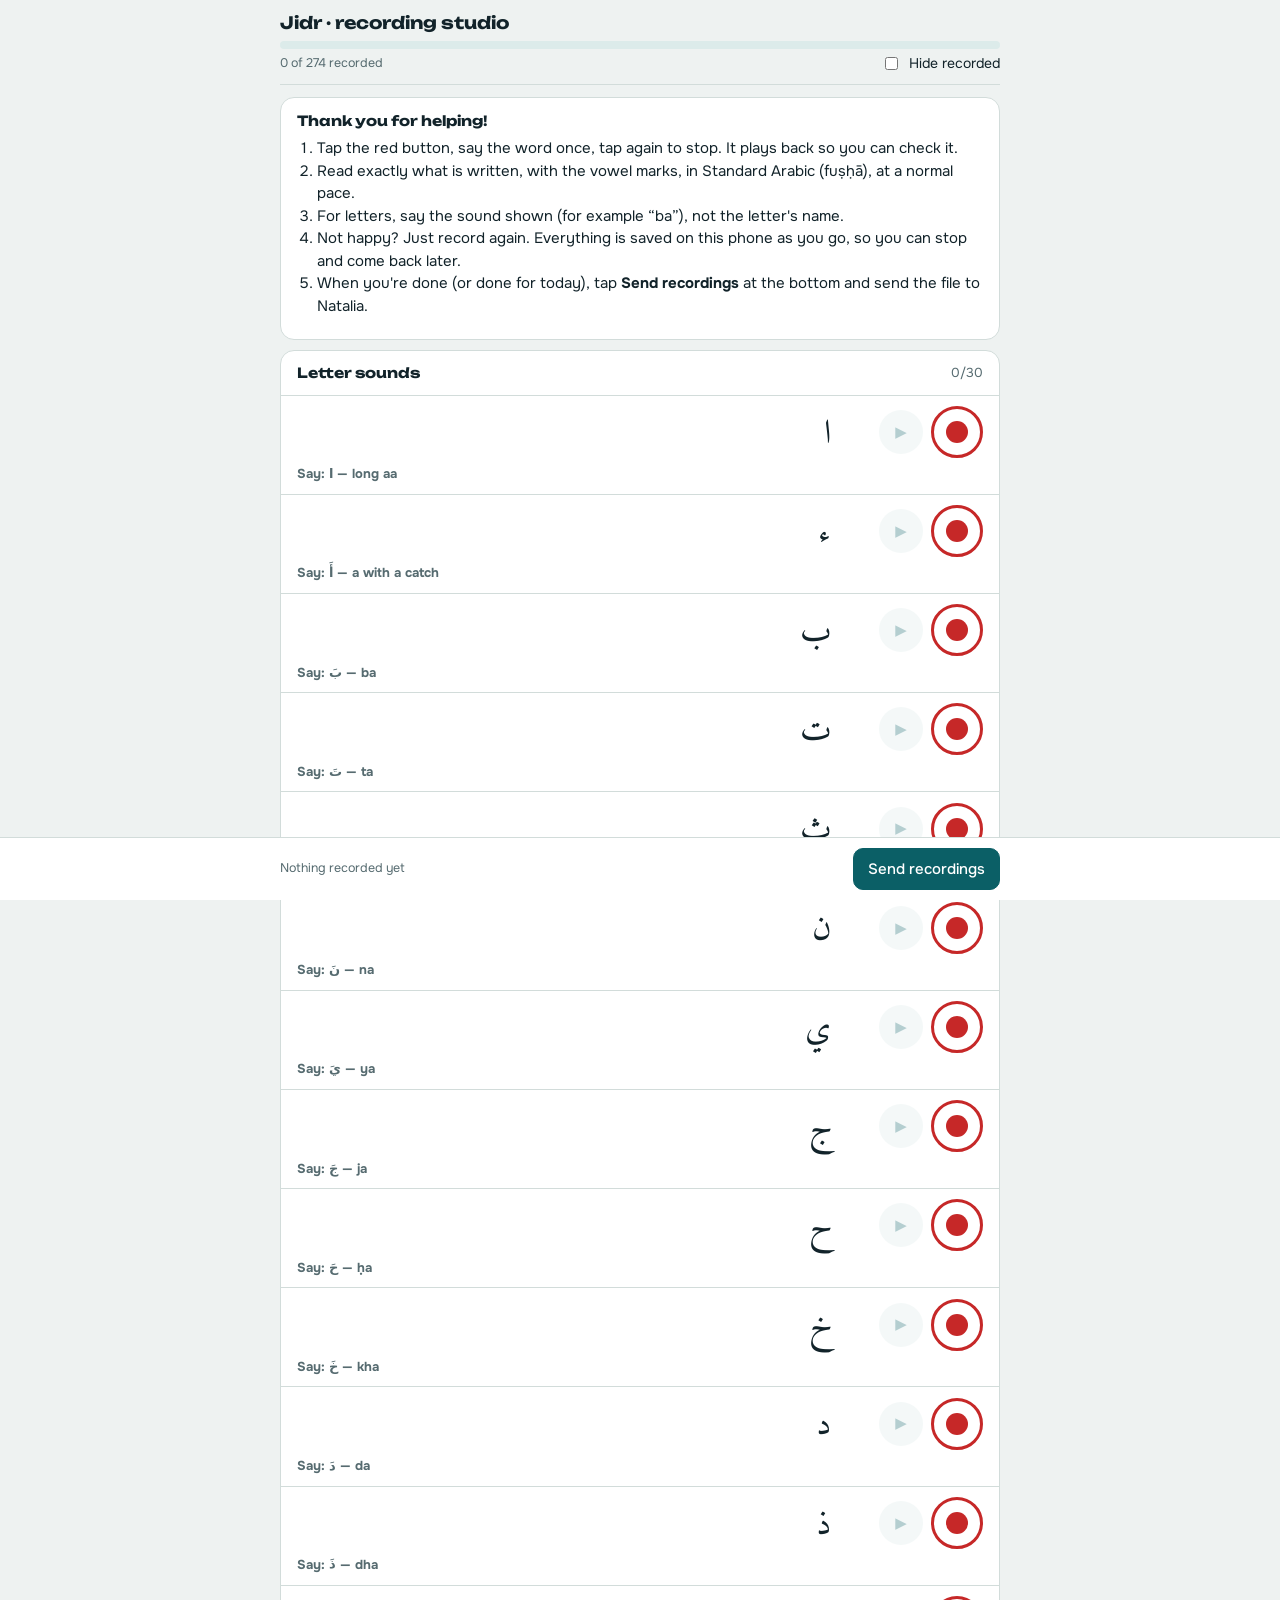
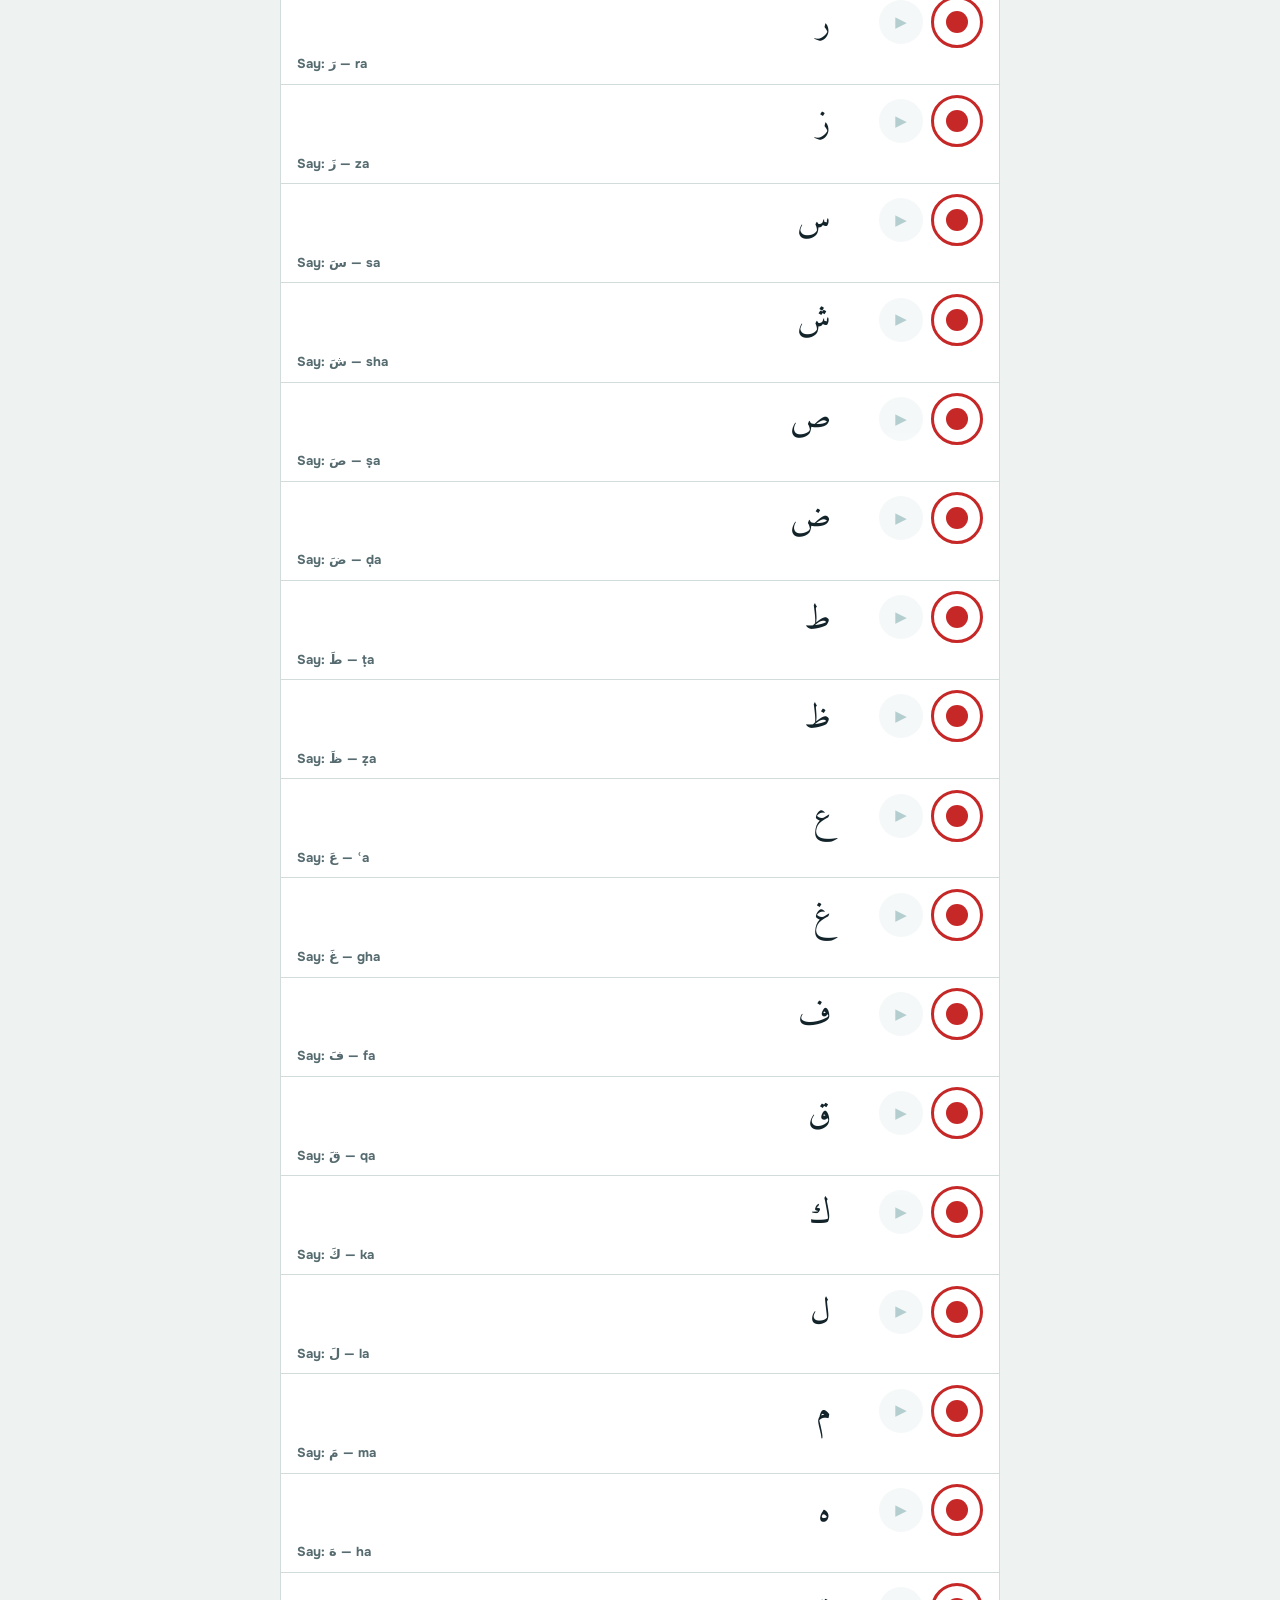
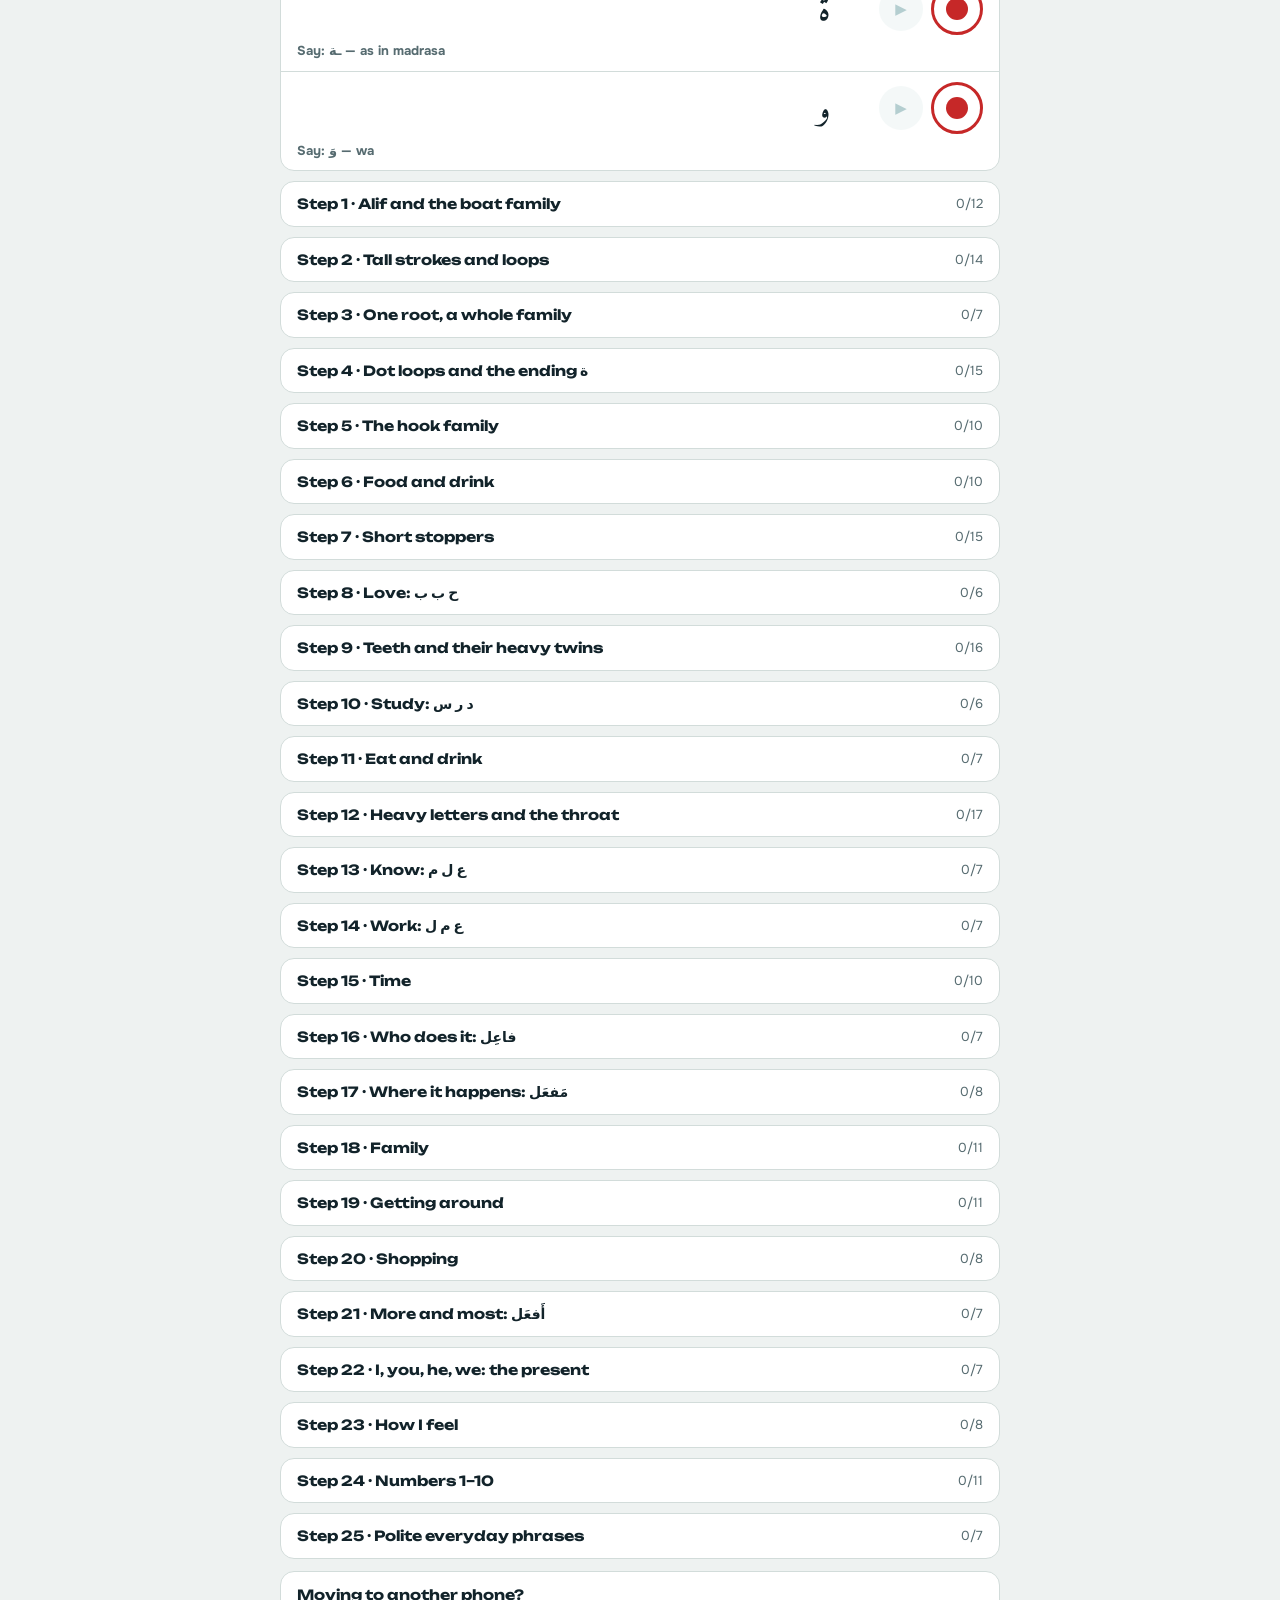
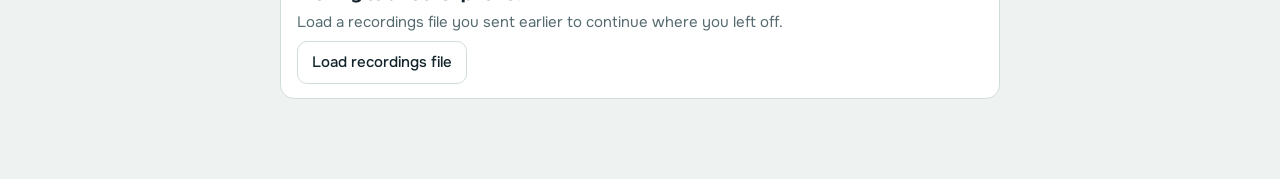
==== record.html @ fed17fb4 "Add files via upload" ====
<!doctype html>
<html lang="en">
<head>
<meta charset="utf-8">
<meta name="viewport" content="width=device-width,initial-scale=1,viewport-fit=cover">
<title>Jidr Recorder</title>
<meta name="robots" content="noindex">
<meta name="color-scheme" content="light dark">
<link rel="icon" type="image/png" sizes="32x32" href="icons/favicon-32.png">
<link rel="stylesheet" href="fonts/fonts.css">
<style>
:root{--bg:#EEF2F1;--surface:#FFF;--ink:#12232A;--mute:#566B70;--line:#D2DCDA;--accent:#0B5F66;--accent-ink:#FFF;--tint:#DCEBEA;--rec:#C62828;--good:#1F7A3F;--good-tint:#DDF0E3;--bad-tint:#F8DEDB;
  --f-body:'Onest',system-ui,sans-serif;--f-ar:'Amiri','Noto Naskh Arabic',serif;--f-display:'Unbounded','Onest',system-ui,sans-serif;color-scheme:light}
@media (prefers-color-scheme:dark){:root{--bg:#0D1A1E;--surface:#14262B;--ink:#E6F0EE;--mute:#93AAAE;--line:#263C42;--accent:#5CC4C9;--accent-ink:#06282B;--tint:#1B3A3F;--rec:#FF6B6B;--good:#5BC47E;--good-tint:#16301F;--bad-tint:#3A1B19;color-scheme:dark}}
*{box-sizing:border-box}
body{margin:0;background:var(--bg);color:var(--ink);font:15px/1.5 var(--f-body);padding:0 max(16px,env(safe-area-inset-left,0px)) 80px}
.wrap{max-width:720px;margin:0 auto}
header{position:sticky;top:0;z-index:5;background:var(--bg);padding:12px 0 10px;border-bottom:1px solid var(--line)}
h1{font:700 17px var(--f-display);margin:0}
h2{font:700 14px var(--f-display);margin:0}
p{margin:0}
.muted,small{color:var(--mute)}
button{font:inherit;color:inherit;cursor:pointer;-webkit-tap-highlight-color:transparent}
.btn{border:1px solid var(--line);background:var(--surface);border-radius:10px;padding:9px 14px;font-weight:500}
.btn.primary{background:var(--accent);border-color:var(--accent);color:var(--accent-ink)}
.row{display:flex;flex-wrap:wrap;gap:8px;align-items:center}
.bar{height:8px;border-radius:6px;background:var(--tint);overflow:hidden;margin:8px 0 4px}
.bar i{display:block;height:100%;background:var(--accent);transition:width .3s}
.card{background:var(--surface);border:1px solid var(--line);border-radius:14px;padding:14px 16px;margin-top:12px;display:flex;flex-direction:column;gap:8px}
.card ol{margin:0;padding-left:20px}
details.sec{background:var(--surface);border:1px solid var(--line);border-radius:14px;margin-top:10px}
details.sec>summary{list-style:none;display:flex;justify-content:space-between;align-items:center;gap:10px;padding:12px 16px;cursor:pointer}
details.sec>summary::-webkit-details-marker{display:none}
.cnt{font-size:13px;color:var(--mute);white-space:nowrap}
.cnt.full{color:var(--good);font-weight:600}
.it{display:grid;grid-template-columns:minmax(0,1fr) auto;gap:6px 12px;align-items:center;padding:10px 16px;border-top:1px solid var(--line)}
.it.done{background:linear-gradient(90deg,transparent,var(--good-tint))}
.ar{font-family:var(--f-ar);direction:rtl;unicode-bidi:isolate;font-size:34px;line-height:1.55;text-align:right}
.it.ph .ar{font-size:28px}
.it .meta{grid-column:1/-1;display:flex;flex-wrap:wrap;gap:4px 10px;font-size:13px;color:var(--mute)}
.ctrls{display:flex;gap:8px;align-items:center}
.rec{width:52px;height:52px;border-radius:50%;border:3px solid var(--rec);background:var(--surface);display:grid;place-items:center}
.rec i{width:22px;height:22px;border-radius:50%;background:var(--rec);transition:all .15s}
.rec.on{background:var(--rec)}
.rec.on i{border-radius:4px;width:18px;height:18px;background:var(--surface)}
.play{width:44px;height:44px;border-radius:50%;border:0;background:var(--tint);color:var(--accent);display:grid;place-items:center}
.play:disabled{opacity:.3}
.timer{font:600 13px var(--f-display);color:var(--rec);min-width:28px}
.hidedone .it.done{display:none}
.msg{border-radius:10px;padding:10px 12px;font-size:14px}
.msg.ok{background:var(--good-tint)}
.msg.bad{background:var(--bad-tint)}
.foot{position:fixed;left:0;right:0;bottom:0;background:var(--surface);border-top:1px solid var(--line);padding:10px max(16px,env(safe-area-inset-left,0px)) calc(10px + env(safe-area-inset-bottom,0px));z-index:6}
.foot .wrap{display:flex;gap:8px;align-items:center;justify-content:space-between}
</style>
</head>
<body>
<div class="wrap">
<header>
  <h1>Jidr · recording studio</h1>
  <div class="bar"><i id="pbar" style="width:0"></i></div>
  <div class="row" style="justify-content:space-between"><small id="ptext"></small>
    <label class="row" style="font-size:14px"><input type="checkbox" id="hide"> Hide recorded</label></div>
</header>
<section class="card">
  <h2>Thank you for helping!</h2>
  <ol>
    <li>Tap the red button, say the word once, tap again to stop. It plays back so you can check it.</li>
    <li>Read exactly what is written, with the vowel marks, in Standard Arabic (fuṣḥā), at a normal pace.</li>
    <li>For letters, say the sound shown (for example “ba”), not the letter's name.</li>
    <li>Not happy? Just record again. Everything is saved on this phone as you go, so you can stop and come back later.</li>
    <li>When you're done (or done for today), tap <b>Send recordings</b> at the bottom and send the file to Natalia.</li>
  </ol>
  <div id="msg"></div>
</section>
<div id="list"></div>
<section class="card">
  <h2>Moving to another phone?</h2>
  <p class="muted">Load a recordings file you sent earlier to continue where you left off.</p>
  <label class="btn" style="align-self:flex-start">Load recordings file<input type="file" id="load" accept=".json,application/json" hidden></label>
</section>
</div>
<div class="foot"><div class="wrap"><small id="ftext"></small><button type="button" class="btn primary" id="send">Send recordings</button></div></div>
<audio id="player"></audio>
<script src="course.js"></script>
<script>
"use strict";
const C=window.COURSE,$=s=>document.querySelector(s);
const esc=s=>String(s).replace(/[&<>"]/g,c=>({"&":"&amp;","<":"&lt;",">":"&gt;",'"':"&quot;"}[c]));
const MAXS={L:4,W:6,P:12};
/* ---- item list: letters first, then each step's words and phrases ---- */
const SECTIONS=[{t:"Letter sounds",items:C.letters.map(l=>({key:"L:"+l[0],ar:l[0],say:l[8],tr:l[2],en:l[1]}))}];
C.steps.forEach((s,i)=>{const items=(s.words||[]).map(w=>({key:"W:"+w[0],ar:w[0],tr:w[1],en:w[2]})).concat((s.phrases||[]).map(p=>({key:"P:"+p[0],ar:p[0],tr:p[1],en:p[2],ph:1})));
  if(items.length)SECTIONS.push({t:"Step "+(i+1)+" · "+s.t[0],items})});
const ALL=SECTIONS.flatMap(s=>s.items);
/* ---- storage (IndexedDB on this phone) ---- */
function db(){return new Promise((res,rej)=>{const r=indexedDB.open("jidr-rec",1);r.onupgradeneeded=()=>r.result.createObjectStore("clips");r.onsuccess=()=>res(r.result);r.onerror=()=>rej(r.error)})}
async function op(mode,fn){const d=await db();return new Promise((res,rej)=>{const t=d.transaction("clips",mode),r=fn(t.objectStore("clips"));t.oncomplete=()=>res(r&&r.result);t.onerror=()=>rej(t.error)})}
const put=(k,v)=>op("readwrite",s=>s.put(v,k));
const getAll=async()=>{const d=await db();return new Promise((res,rej)=>{const out={},t=d.transaction("clips"),c=t.objectStore("clips").openCursor();c.onsuccess=()=>{const cur=c.result;if(cur){out[cur.key]=cur.value;cur.continue()}else res(out)};c.onerror=()=>rej(c.error)})};
let CLIPS={};
/* ---- UI ---- */
function msg(kind,text){$("#msg").innerHTML=text?`<div class="msg ${kind}">${text}</div>`:""}
function progress(){
  const n=ALL.filter(i=>CLIPS[i.key]).length;
  $("#pbar").style.width=Math.round(n/ALL.length*100)+"%";
  $("#ptext").textContent=n+" of "+ALL.length+" recorded";
  $("#ftext").textContent=n?n+" ready to send":"Nothing recorded yet";
  document.querySelectorAll("details.sec").forEach((d,i)=>{const s=SECTIONS[i],k=s.items.filter(x=>CLIPS[x.key]).length,c=d.querySelector(".cnt");c.textContent=k+"/"+s.items.length;c.classList.toggle("full",k===s.items.length)});
}
function rowHtml(it){
  const kind=it.key[0];
  return `<div class="it${it.ph?" ph":""}${CLIPS[it.key]?" done":""}" data-key="${esc(it.key)}">
   <div class="ar" lang="ar">${esc(it.ar)}</div>
   <div class="ctrls"><span class="timer"></span><button type="button" class="play" data-play aria-label="Play" ${CLIPS[it.key]?"":"disabled"}>▶</button><button type="button" class="rec" data-rec aria-label="Record"><i></i></button></div>
   <div class="meta">${kind==="L"?`<b>Say: ${esc(it.say)}</b>`:`<span>${esc(it.tr)}</span><span>· ${esc(it.en)}</span>`}</div></div>`;
}
function renderList(){
  const firstOpen=SECTIONS.findIndex(s=>s.items.some(i=>!CLIPS[i.key]));
  $("#list").innerHTML=SECTIONS.map((s,i)=>`<details class="sec"${i===firstOpen?" open":""}><summary><h2>${esc(s.t)}</h2><span class="cnt"></span></summary>${s.items.map(rowHtml).join("")}</details>`).join("");
  progress();
}
/* ---- recording ---- */
let stream=null,rec=null,recKey=null,chunks=[],tick=null,stopTimer=null;
const MIME=["audio/webm;codecs=opus","audio/mp4","audio/ogg;codecs=opus","audio/webm"].find(m=>window.MediaRecorder&&MediaRecorder.isTypeSupported&&MediaRecorder.isTypeSupported(m))||"";
async function getStream(){
  if(stream&&stream.active)return stream;
  stream=await navigator.mediaDevices.getUserMedia({audio:{echoCancellation:true,noiseSuppression:true,autoGainControl:true}});
  return stream;
}
async function startRec(row){
  if(rec)stopRec();
  if(!window.MediaRecorder||!navigator.mediaDevices){msg("bad","This browser cannot record audio. Please open the link in Chrome or Safari.");return}
  let s;try{s=await getStream()}catch(e){msg("bad","Microphone access was blocked. Allow the microphone for this site in the browser settings, then reload the page.");return}
  msg();
  const key=row.dataset.key;recKey=key;chunks=[];
  rec=new MediaRecorder(s,Object.assign(MIME?{mimeType:MIME}:{},{audioBitsPerSecond:32000}));
  rec.ondataavailable=e=>{if(e.data&&e.data.size)chunks.push(e.data)};
  rec.onstop=()=>saveClip(key,new Blob(chunks,{type:(rec&&rec.mimeType)||MIME||"audio/webm"}),row);
  rec.start();
  row.querySelector("[data-rec]").classList.add("on");
  const t0=Date.now(),tm=row.querySelector(".timer");
  tick=setInterval(()=>{tm.textContent=((Date.now()-t0)/1000).toFixed(0)+"s"},250);
  stopTimer=setTimeout(stopRec,MAXS[key[0]]*1000);
}
function stopRec(){
  clearInterval(tick);clearTimeout(stopTimer);
  if(rec&&rec.state!=="inactive")rec.stop();
  document.querySelectorAll(".rec.on").forEach(b=>b.classList.remove("on"));
  document.querySelectorAll(".timer").forEach(t=>t.textContent="");
}
async function saveClip(key,blob,row){
  rec=null;recKey=null;
  if(blob.size<500){msg("bad","That recording was empty. Try again and speak after the button turns red.");return}
  const d=await new Promise(res=>{const fr=new FileReader();fr.onload=()=>res(String(fr.result).split(",")[1]);fr.readAsDataURL(blob)});
  const clip={m:(blob.type||"audio/webm").split(";")[0],d};
  try{await put(key,clip)}catch(e){msg("bad","Could not save on this phone (storage full or private mode).");return}
  CLIPS[key]=clip;row.classList.add("done");row.querySelector("[data-play]").disabled=false;
  playKey(key);progress();
  /* move on to the next item that still needs a recording */
  const rows=[...document.querySelectorAll(".it")],i=rows.indexOf(row);
  const nx=rows.slice(i+1).find(r=>!CLIPS[r.dataset.key]);
  if(nx){const sec=nx.closest("details");if(sec&&!sec.open)sec.open=true;setTimeout(()=>nx.scrollIntoView({behavior:"smooth",block:"center"}),900)}
}
const urls={};
function playKey(key){
  const c=CLIPS[key];if(!c)return;
  if(urls[key])URL.revokeObjectURL(urls[key]);
  const bin=atob(c.d),u=new Uint8Array(bin.length);for(let i=0;i<bin.length;i++)u[i]=bin.charCodeAt(i);
  urls[key]=URL.createObjectURL(new Blob([u],{type:c.m}));
  const p=$("#player");p.src=urls[key];p.play().catch(()=>{});
}
/* ---- export / import ---- */
function bundle(){
  const clips={};ALL.forEach(i=>{if(CLIPS[i.key])clips[i.key]=CLIPS[i.key]});
  Object.keys(CLIPS).forEach(k=>{if(!clips[k])clips[k]=CLIPS[k]});
  return JSON.stringify({app:"jidr-audio",v:1,made:new Date().toISOString(),clips});
}
async function send(){
  const n=Object.keys(CLIPS).length;if(!n){msg("bad","Record something first.");return}
  const text=bundle(),file=new File([text],"jidr-audio.json",{type:"application/json"});
  if(navigator.canShare&&navigator.canShare({files:[file]})){
    try{await navigator.share({files:[file],title:"Jidr recordings"});msg("ok","Sent. Thank you!");return}catch(e){if(e&&e.name==="AbortError")return}
  }
  const a=document.createElement("a");a.href=URL.createObjectURL(file);a.download="jidr-audio.json";document.body.appendChild(a);a.click();
  setTimeout(()=>{URL.revokeObjectURL(a.href);a.remove()},1500);
  msg("ok","Saved as jidr-audio.json in your Downloads. Send that file to Natalia.");
}
async function load(file){
  let o;try{o=JSON.parse(await file.text())}catch(e){return msg("bad","That is not a recordings file.")}
  if(!o||o.app!=="jidr-audio"||!o.clips)return msg("bad","That is not a recordings file.");
  let n=0;for(const k of Object.keys(o.clips)){const c=o.clips[k];if(/^[LWP]:/.test(k)&&c&&typeof c.m==="string"&&typeof c.d==="string"){await put(k,{m:c.m,d:c.d});CLIPS[k]={m:c.m,d:c.d};n++}}
  renderList();msg("ok","Loaded "+n+" recordings.");
}
/* ---- events ---- */
document.addEventListener("click",e=>{
  const b=e.target.closest("button");if(!b)return;
  const row=b.closest(".it");
  if(b.dataset.rec!==undefined){if(recKey&&recKey===row.dataset.key)return stopRec();return startRec(row)}
  if(b.dataset.play!==undefined)return playKey(row.dataset.key);
  if(b.id==="send")return send();
});
$("#hide").addEventListener("change",e=>$("#list").classList.toggle("hidedone",e.target.checked));
$("#load").addEventListener("change",e=>{const f=e.target.files&&e.target.files[0];e.target.value="";if(f)load(f)});
document.addEventListener("visibilitychange",()=>{if(document.hidden){stopRec();if(stream){stream.getTracks().forEach(t=>t.stop());stream=null}}});
(async()=>{try{CLIPS=await getAll()}catch(e){msg("bad","This browser cannot save recordings (private mode?). Please use a normal window.")}renderList()})();
</script>
</body>
</html>
---- fonts/fonts.css ----
/* Self-hosted fonts (SIL Open Font License): Amiri, Onest, Unbounded. Loaded from this folder, so the app works offline. */
@font-face{font-family:'Amiri';font-style:normal;font-weight:400;font-display:swap;src:url(amiri-arabic-400-normal.woff2) format('woff2');unicode-range:U+0600-06FF,U+0750-077F,U+200C-200E,U+FB50-FDFF,U+FE70-FEFC}
@font-face{font-family:'Amiri';font-style:normal;font-weight:700;font-display:swap;src:url(amiri-arabic-700-normal.woff2) format('woff2');unicode-range:U+0600-06FF,U+0750-077F,U+200C-200E,U+FB50-FDFF,U+FE70-FEFC}

@font-face{font-family:'Onest';font-style:normal;font-weight:100 900;font-display:swap;src:url(onest-cyrillic-wght-normal.woff2) format('woff2-variations');unicode-range:U+0301,U+0400-045F,U+0490-0491,U+04B0-04B1,U+2116}
@font-face{font-family:'Onest';font-style:normal;font-weight:100 900;font-display:swap;src:url(onest-latin-ext-wght-normal.woff2) format('woff2-variations');unicode-range:U+0100-02BA,U+02BD-02C5,U+02C7-02CC,U+02CE-02D7,U+02DD-02FF,U+0304,U+0308,U+0329,U+1D00-1DBF,U+1E00-1E9F,U+1EF2-1EFF,U+2020,U+20A0-20AB,U+20AD-20C0,U+2113,U+2C60-2C7F,U+A720-A7FF}
@font-face{font-family:'Onest';font-style:normal;font-weight:100 900;font-display:swap;src:url(onest-latin-wght-normal.woff2) format('woff2-variations');unicode-range:U+0000-00FF,U+0131,U+0152-0153,U+02BB-02BC,U+02C6,U+02DA,U+02DC,U+0304,U+0308,U+0329,U+2000-206F,U+20AC,U+2122,U+2191,U+2193,U+2212,U+2215,U+FEFF,U+FFFD}

@font-face{font-family:'Unbounded';font-style:normal;font-weight:200 900;font-display:swap;src:url(unbounded-cyrillic-wght-normal.woff2) format('woff2-variations');unicode-range:U+0301,U+0400-045F,U+0490-0491,U+04B0-04B1,U+2116}
@font-face{font-family:'Unbounded';font-style:normal;font-weight:200 900;font-display:swap;src:url(unbounded-latin-wght-normal.woff2) format('woff2-variations');unicode-range:U+0000-00FF,U+0131,U+0152-0153,U+02BB-02BC,U+02C6,U+02DA,U+02DC,U+0304,U+0308,U+0329,U+2000-206F,U+20AC,U+2122,U+2191,U+2193,U+2212,U+2215,U+FEFF,U+FFFD}
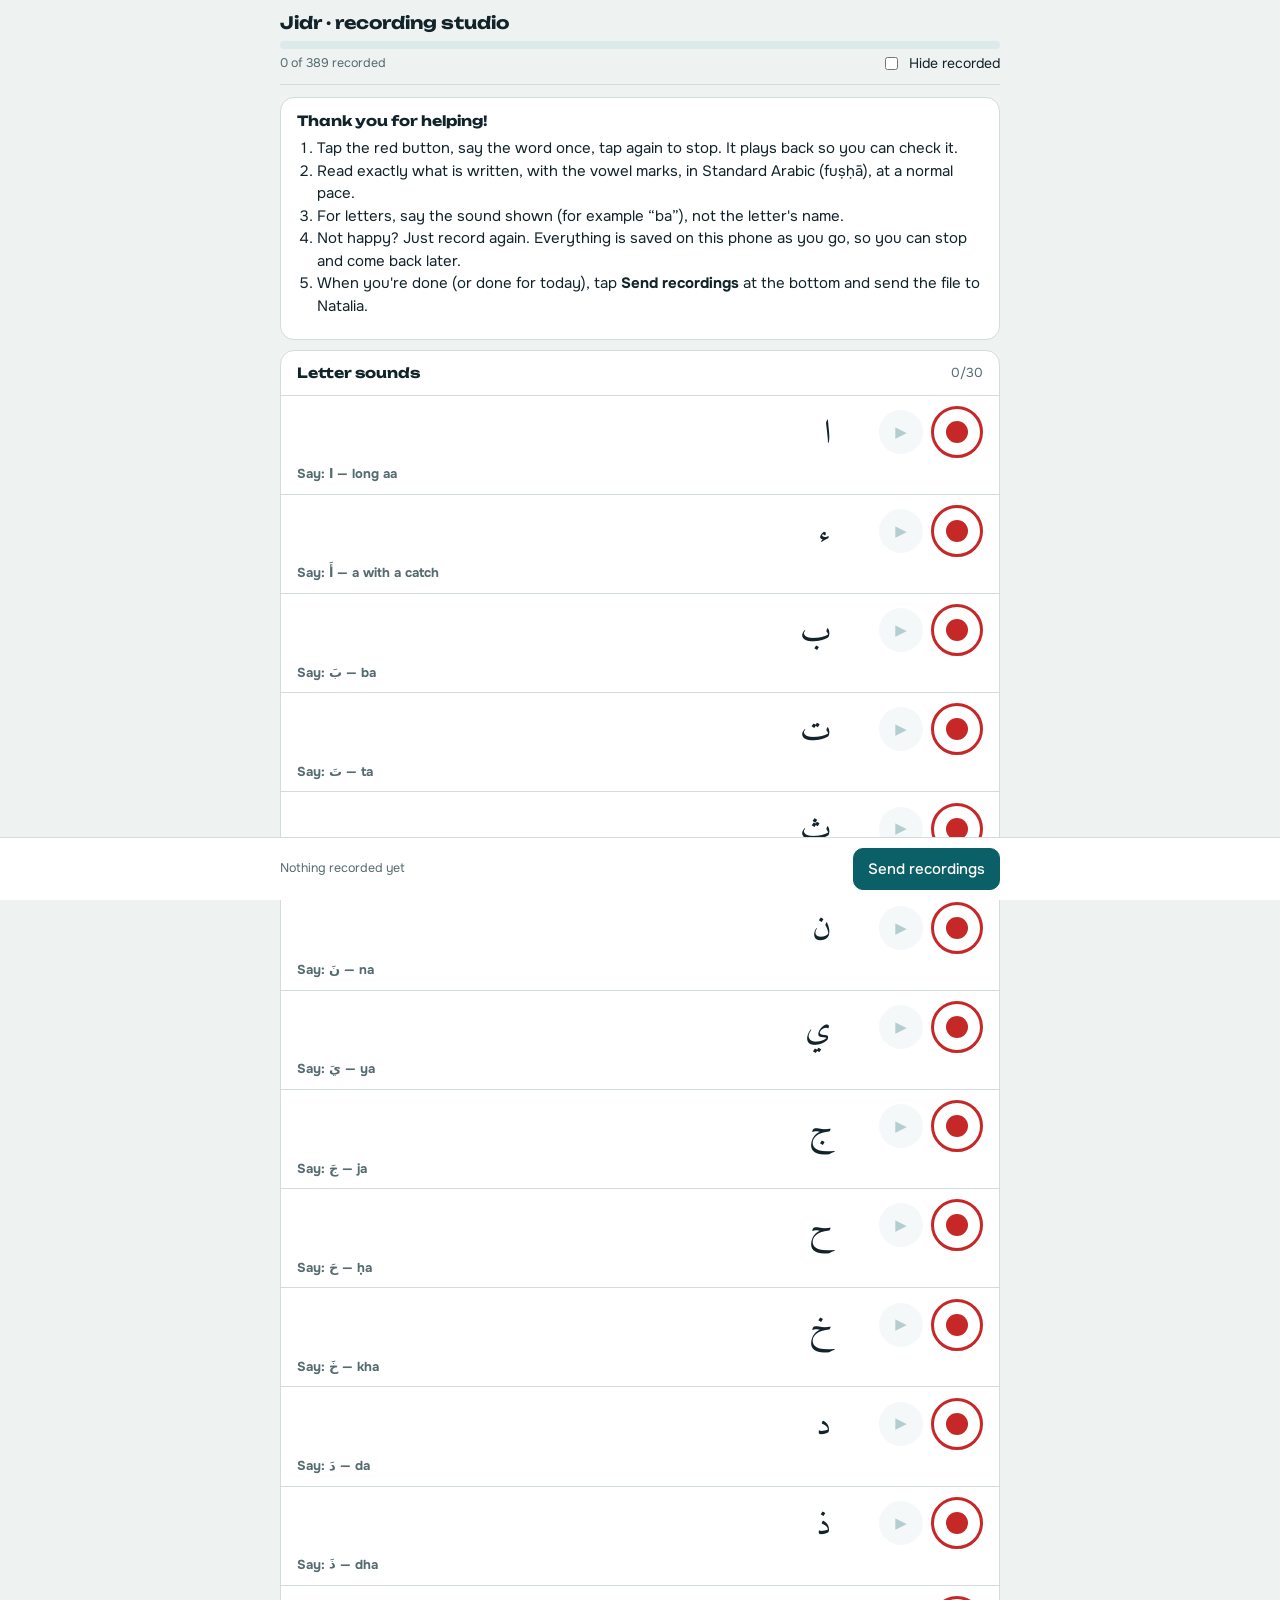
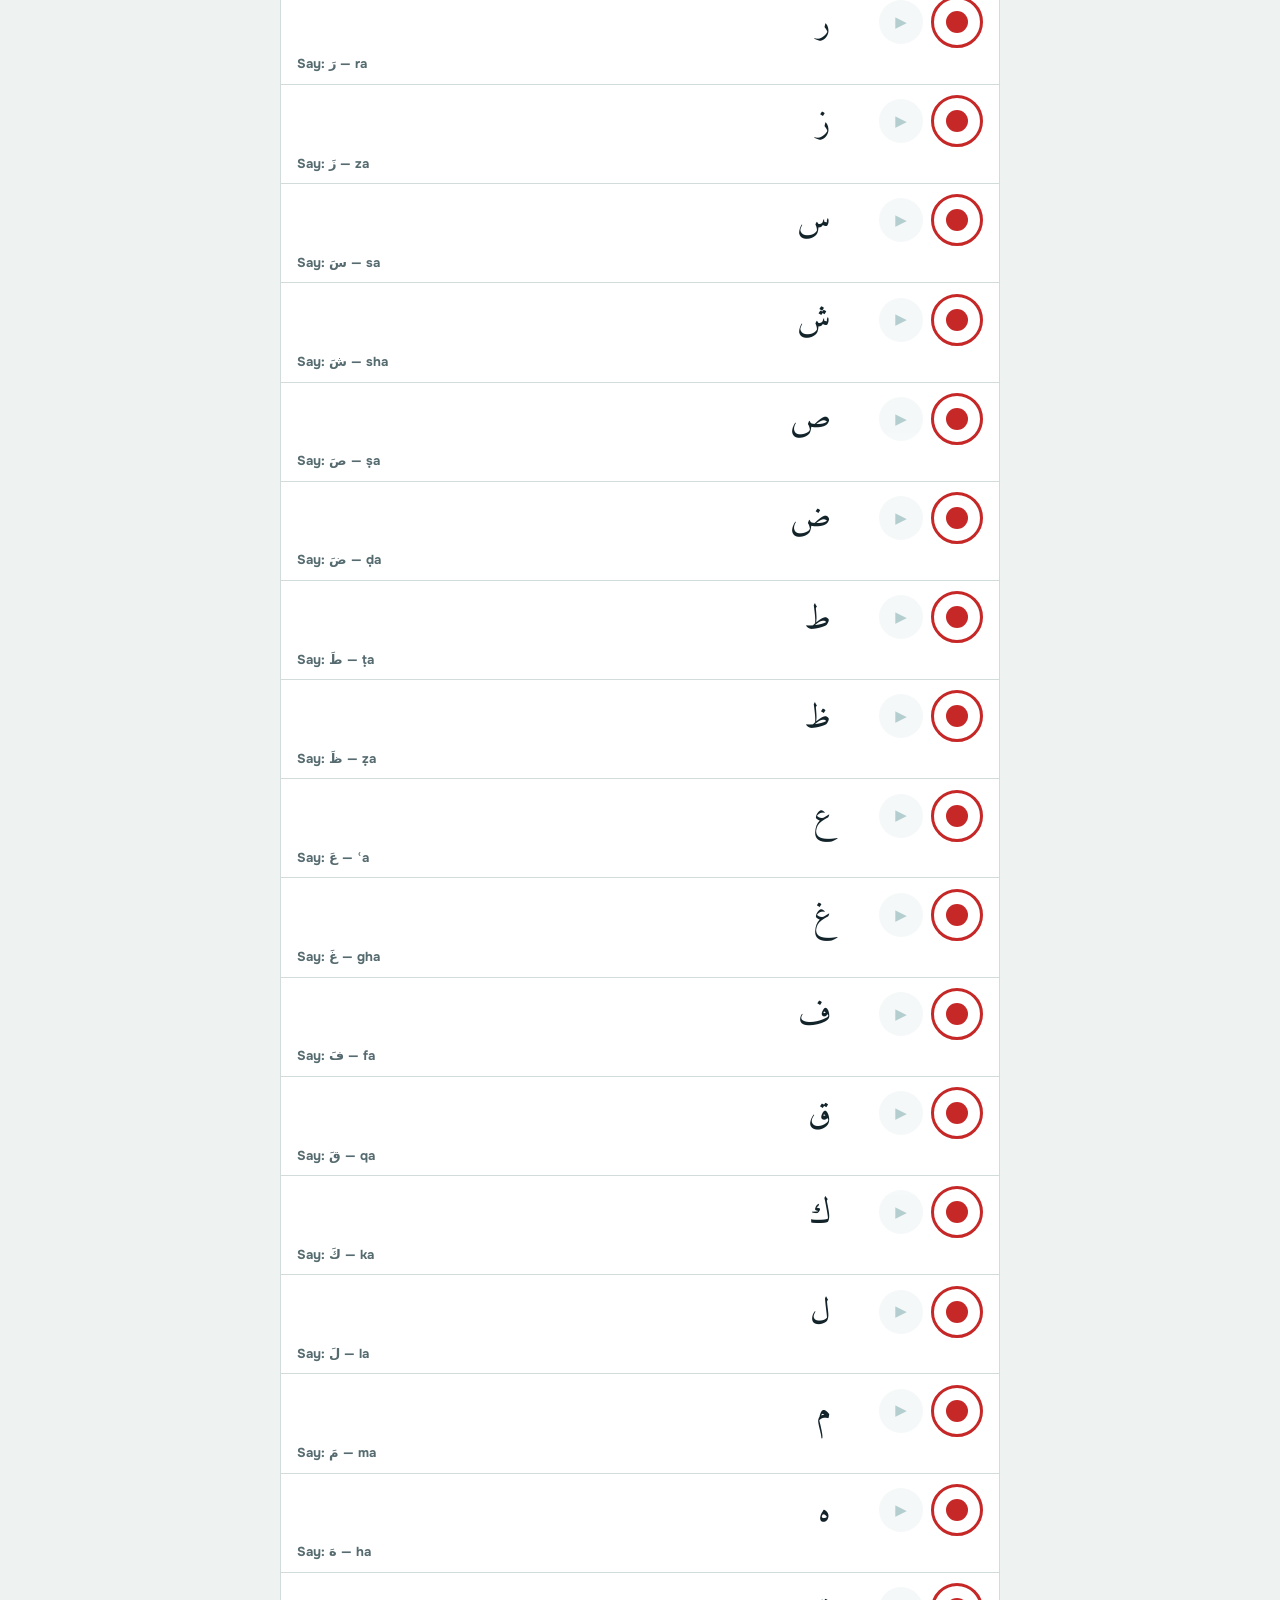
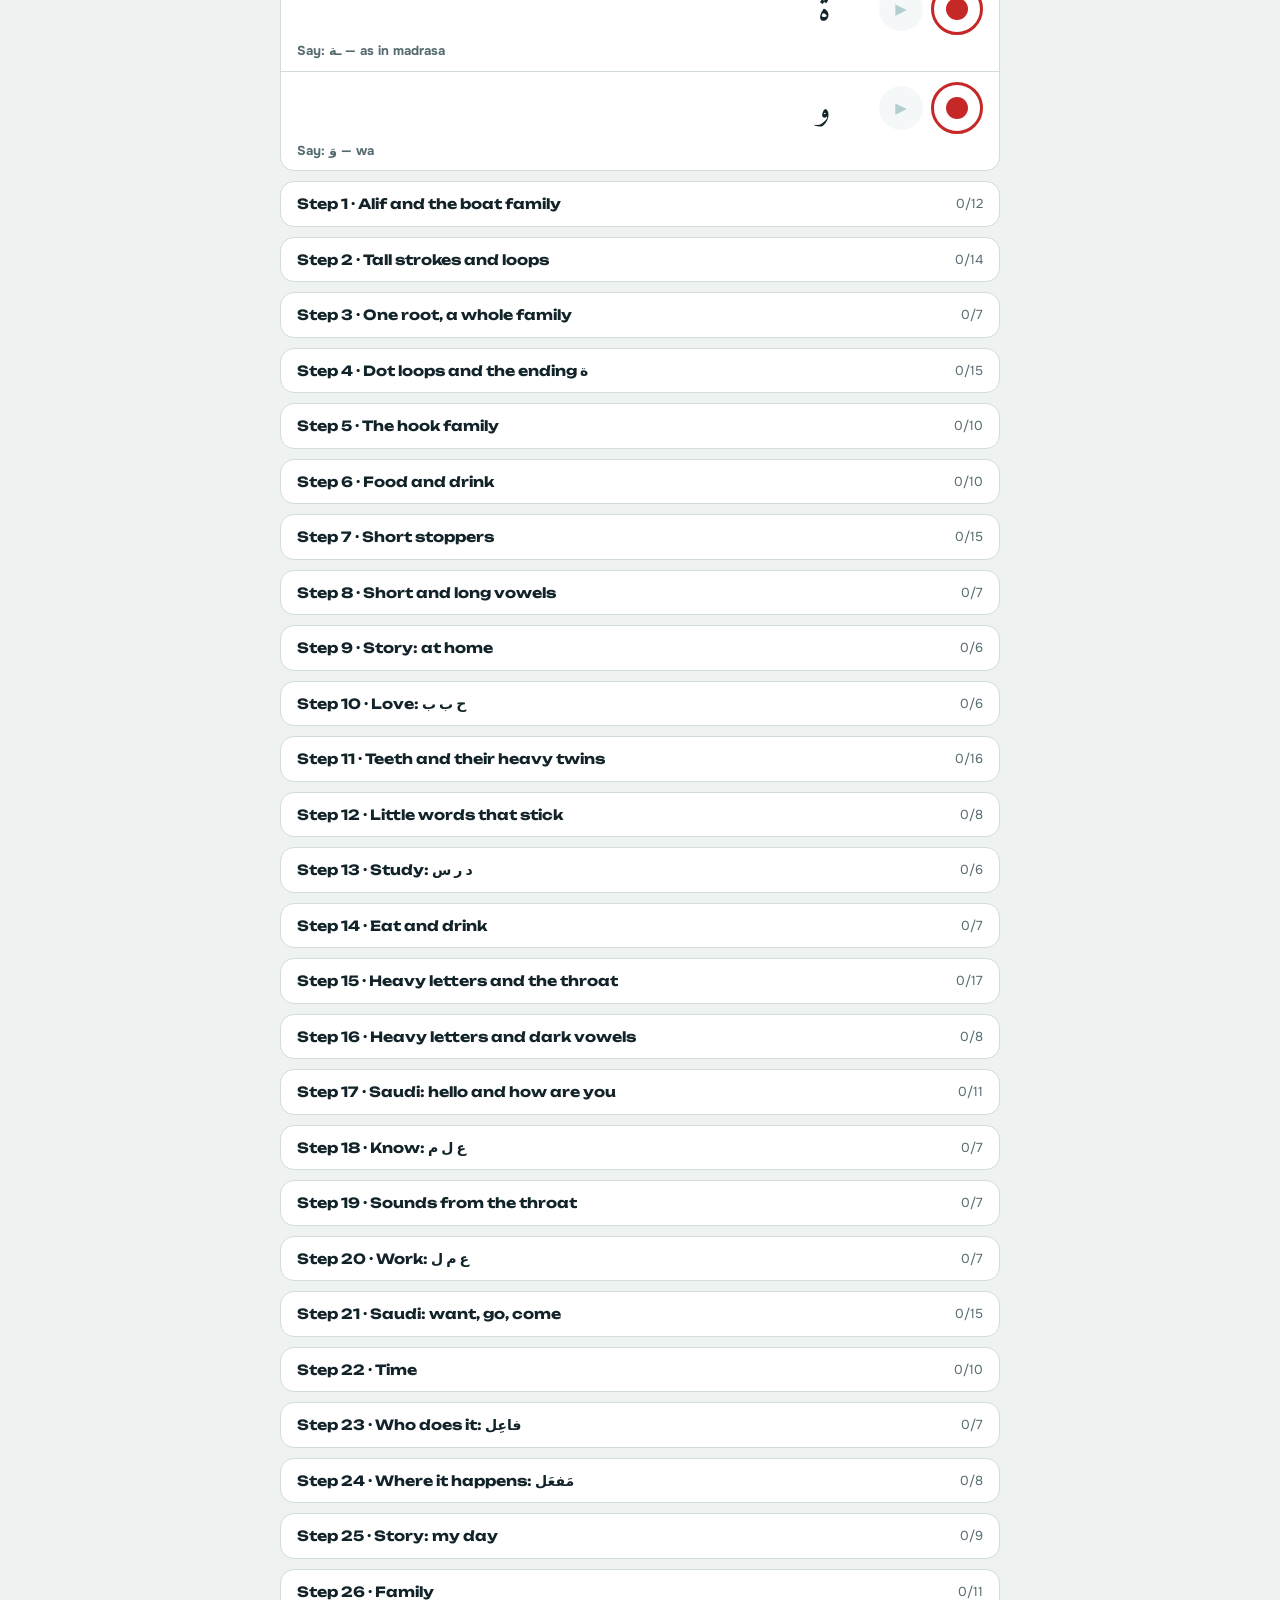
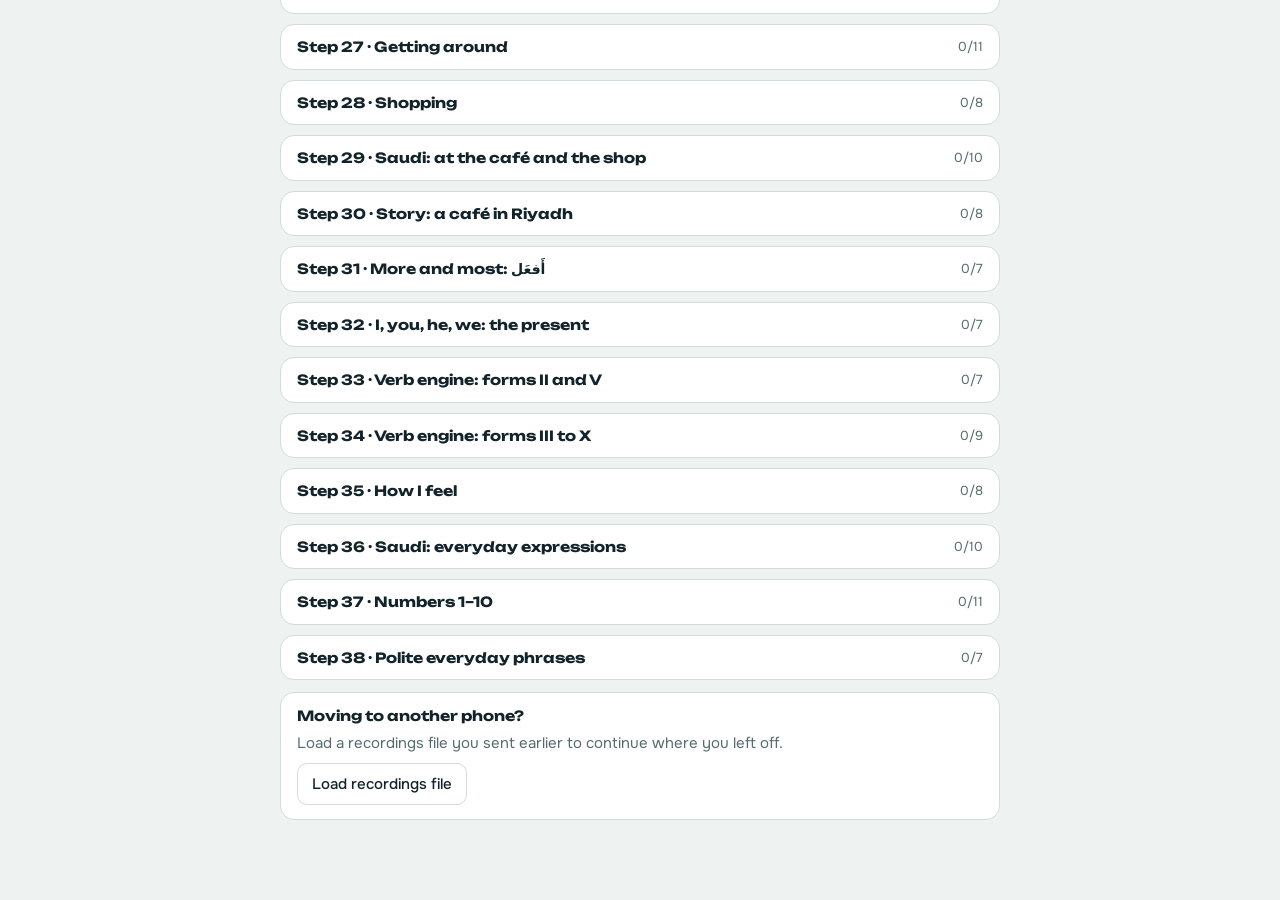
==== commit fbe85610: "Add files via upload" ====
--- a/record.html
+++ b/record.html
@@ -1,4 +1,5 @@
 <!doctype html>
+<!-- Jidr · Copyright © 2026 Natalia · SPDX-License-Identifier: AGPL-3.0-or-later · see LICENSE and README.md -->
 <html lang="en">
 <head>
 <meta charset="utf-8">
@@ -47,6 +48,7 @@
 .play:disabled{opacity:.3}
 .timer{font:600 13px var(--f-display);color:var(--rec);min-width:28px}
 .hidedone .it.done{display:none}
+.recnote{margin:0;padding:8px 16px;background:var(--tint);font-size:14px;font-weight:500}
 .msg{border-radius:10px;padding:10px 12px;font-size:14px}
 .msg.ok{background:var(--good-tint)}
 .msg.bad{background:var(--bad-tint)}
@@ -91,7 +93,7 @@
 /* ---- item list: letters first, then each step's words and phrases ---- */
 const SECTIONS=[{t:"Letter sounds",items:C.letters.map(l=>({key:"L:"+l[0],ar:l[0],say:l[8],tr:l[2],en:l[1]}))}];
 C.steps.forEach((s,i)=>{const items=(s.words||[]).map(w=>({key:"W:"+w[0],ar:w[0],tr:w[1],en:w[2]})).concat((s.phrases||[]).map(p=>({key:"P:"+p[0],ar:p[0],tr:p[1],en:p[2],ph:1})));
-  if(items.length)SECTIONS.push({t:"Step "+(i+1)+" · "+s.t[0],items})});
+  if(items.length)SECTIONS.push({t:"Step "+(i+1)+" · "+s.t[0],items,rec:s.rec||""})});
 const ALL=SECTIONS.flatMap(s=>s.items);
 /* ---- storage (IndexedDB on this phone) ---- */
 function db(){return new Promise((res,rej)=>{const r=indexedDB.open("jidr-rec",1);r.onupgradeneeded=()=>r.result.createObjectStore("clips");r.onsuccess=()=>res(r.result);r.onerror=()=>rej(r.error)})}
@@ -117,7 +119,7 @@
 }
 function renderList(){
   const firstOpen=SECTIONS.findIndex(s=>s.items.some(i=>!CLIPS[i.key]));
-  $("#list").innerHTML=SECTIONS.map((s,i)=>`<details class="sec"${i===firstOpen?" open":""}><summary><h2>${esc(s.t)}</h2><span class="cnt"></span></summary>${s.items.map(rowHtml).join("")}</details>`).join("");
+  $("#list").innerHTML=SECTIONS.map((s,i)=>`<details class="sec"${i===firstOpen?" open":""}><summary><h2>${esc(s.t)}</h2><span class="cnt"></span></summary>${s.rec?`<p class="recnote">${esc(s.rec)}</p>`:""}${s.items.map(rowHtml).join("")}</details>`).join("");
   progress();
 }
 /* ---- recording ---- */
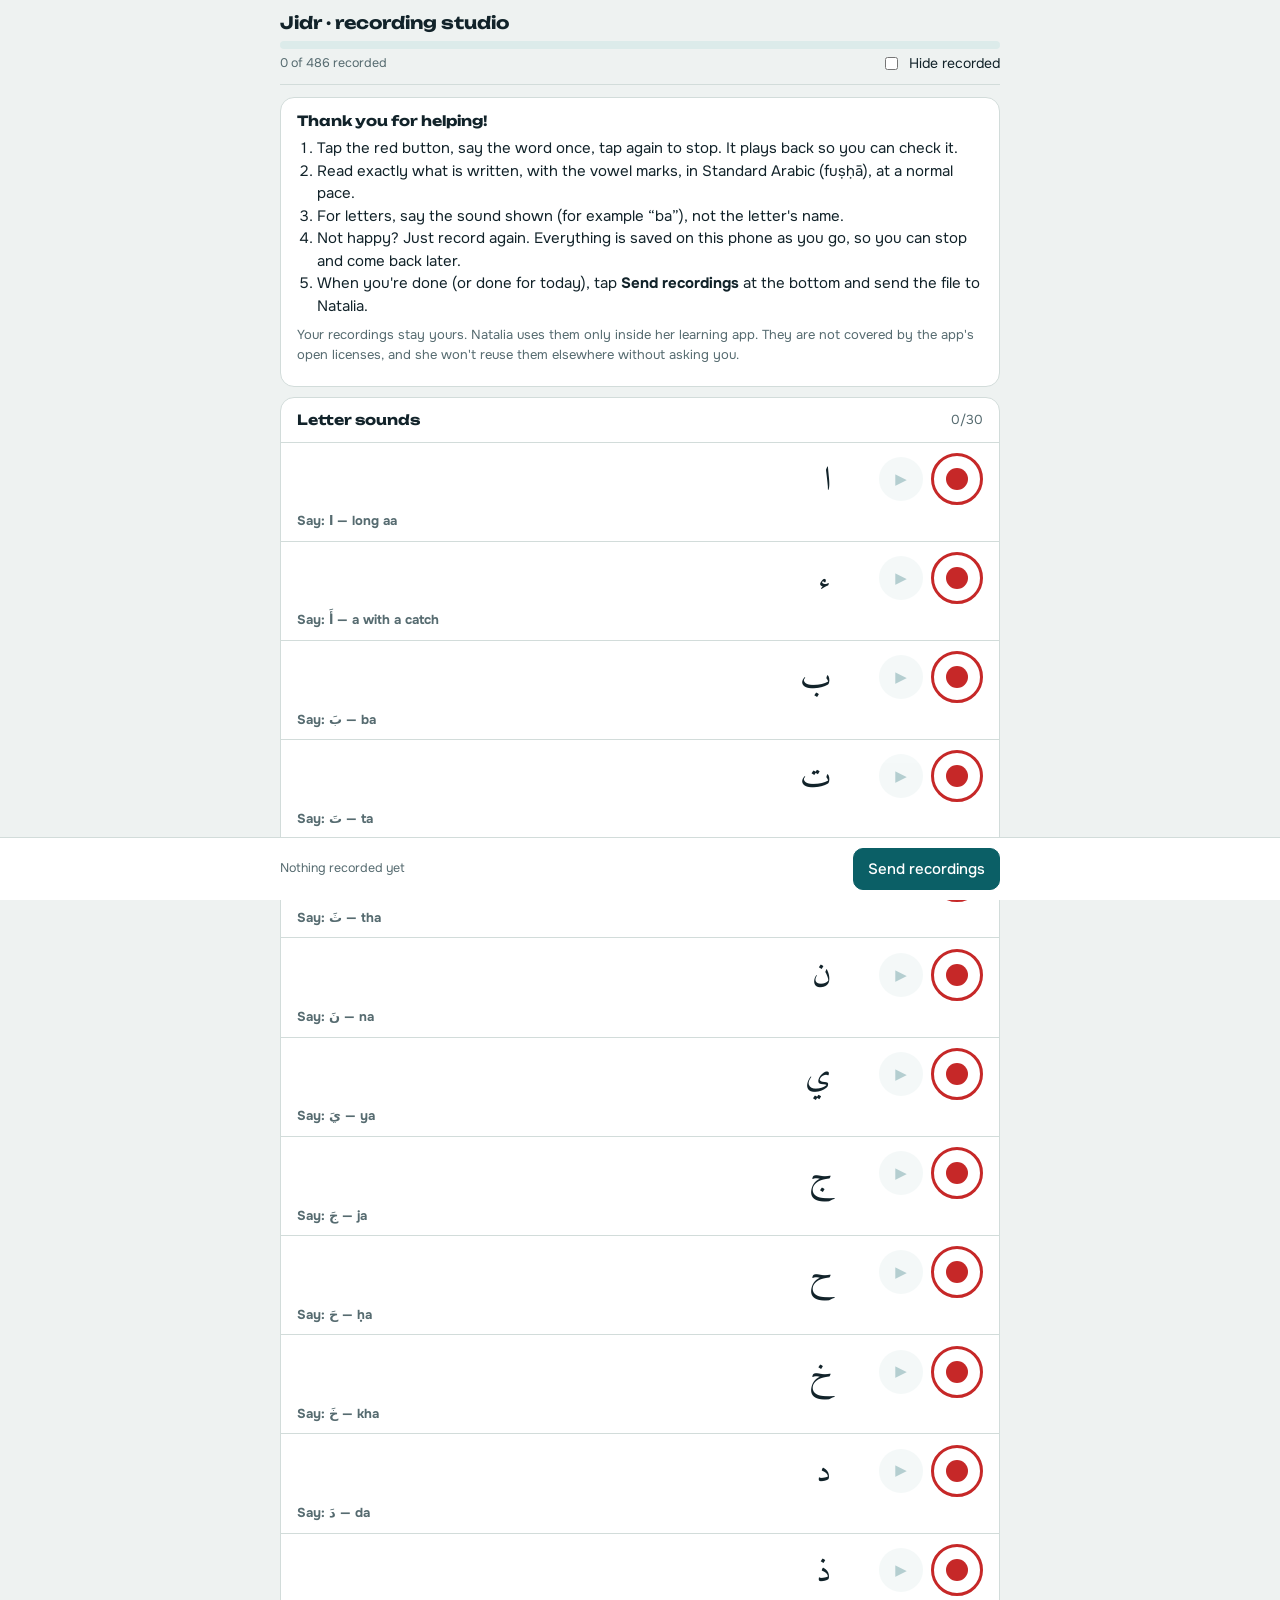
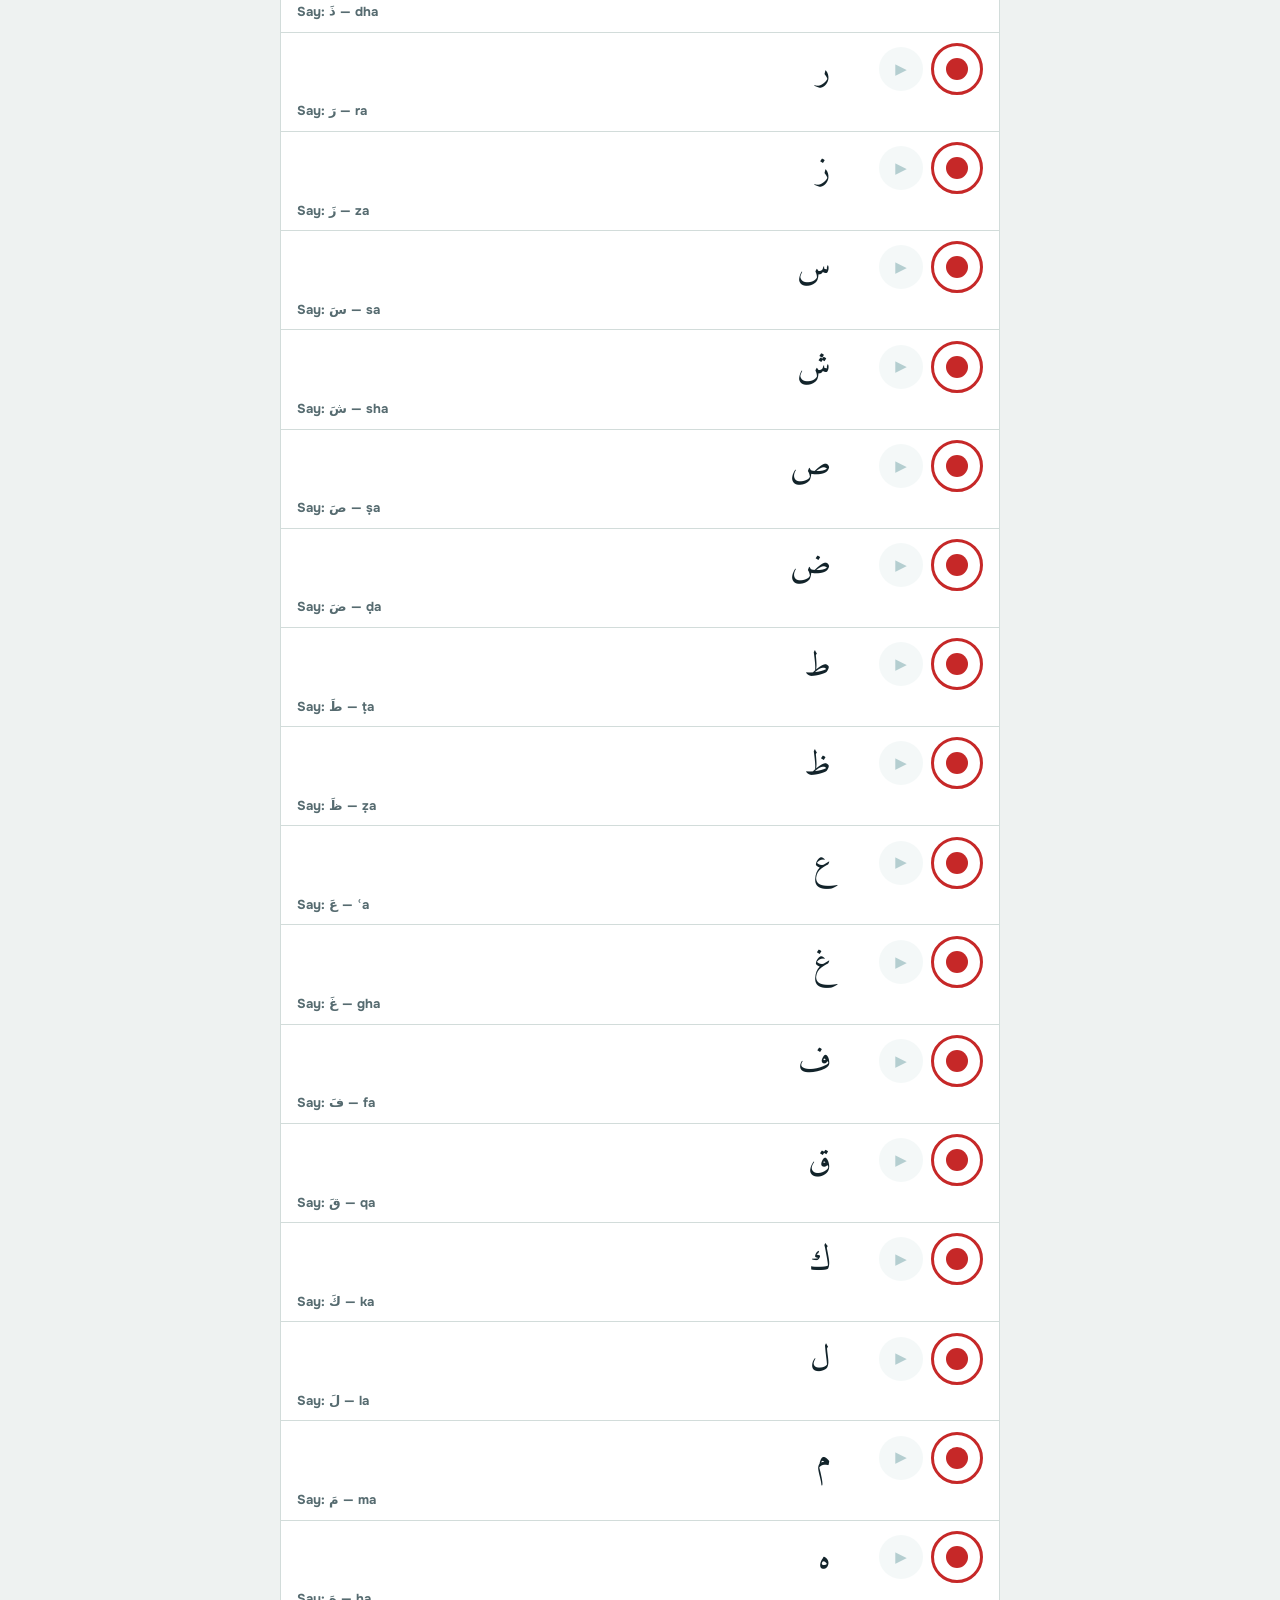
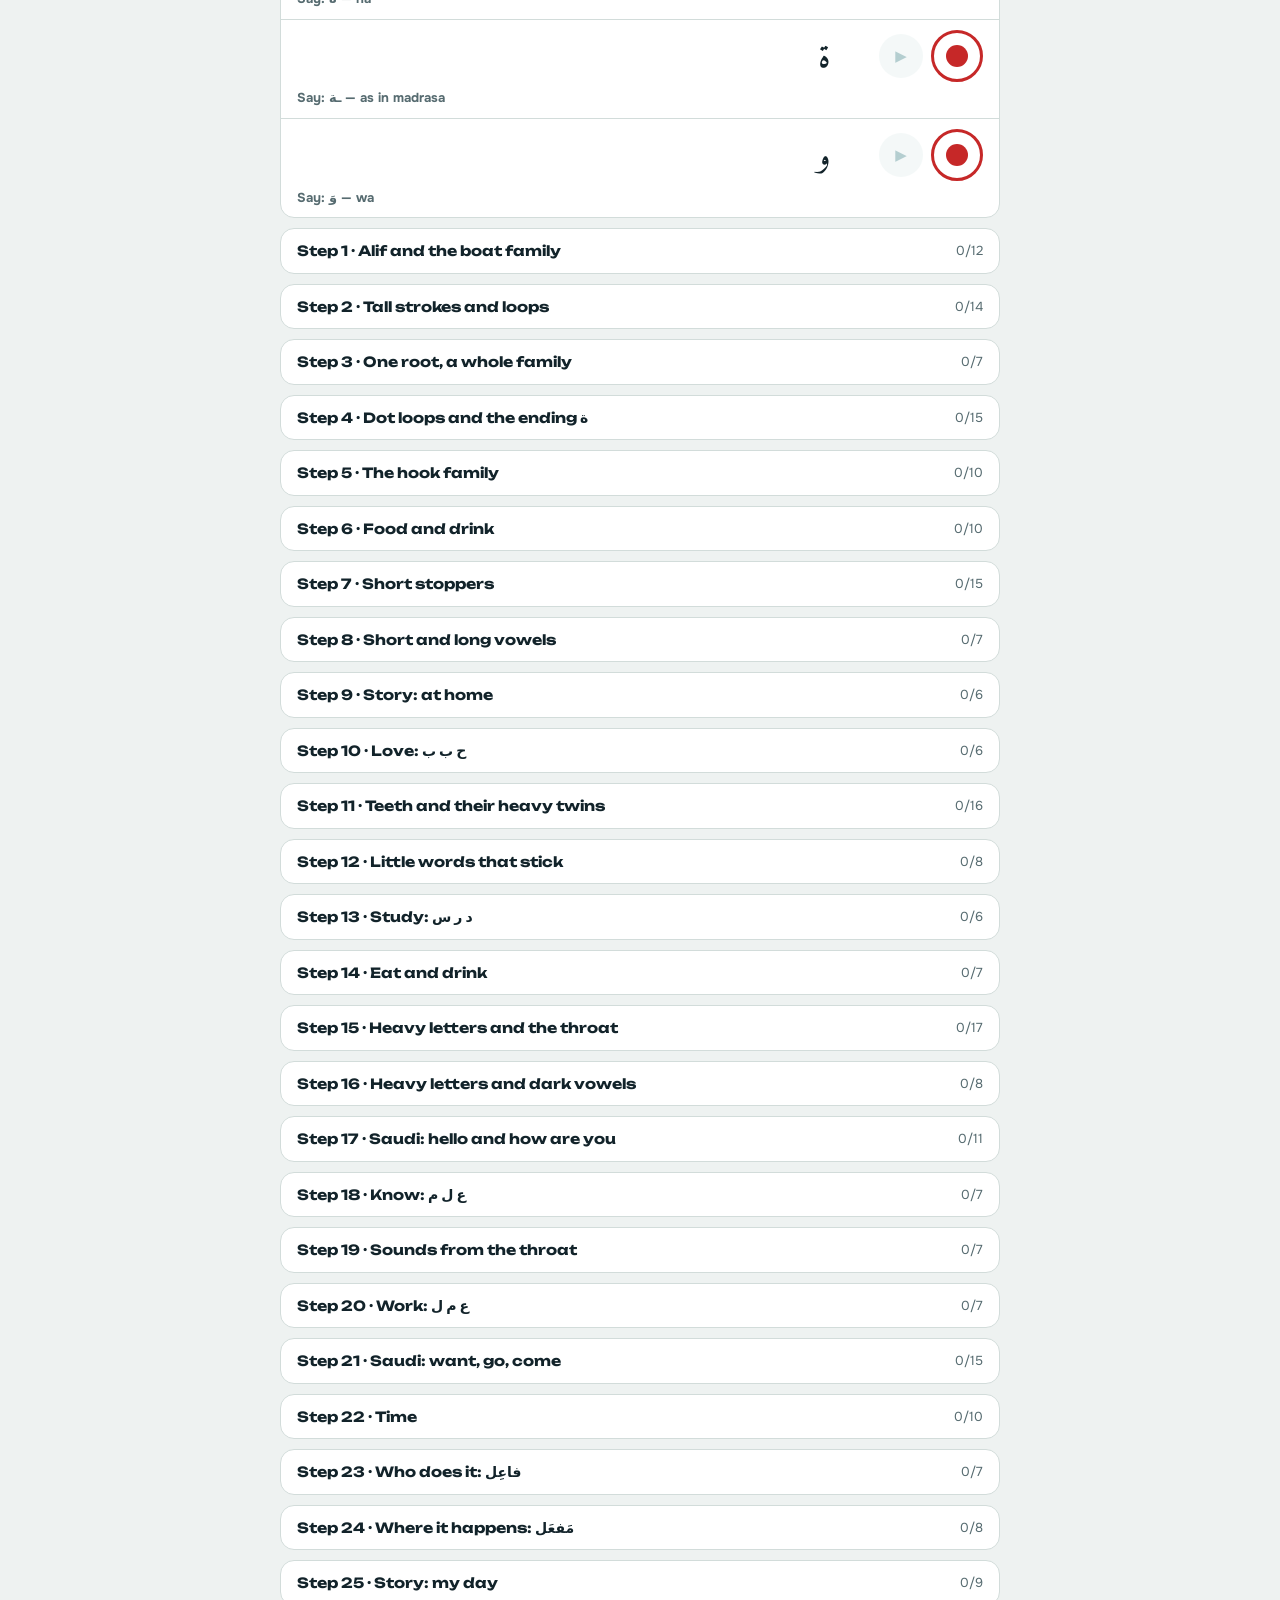
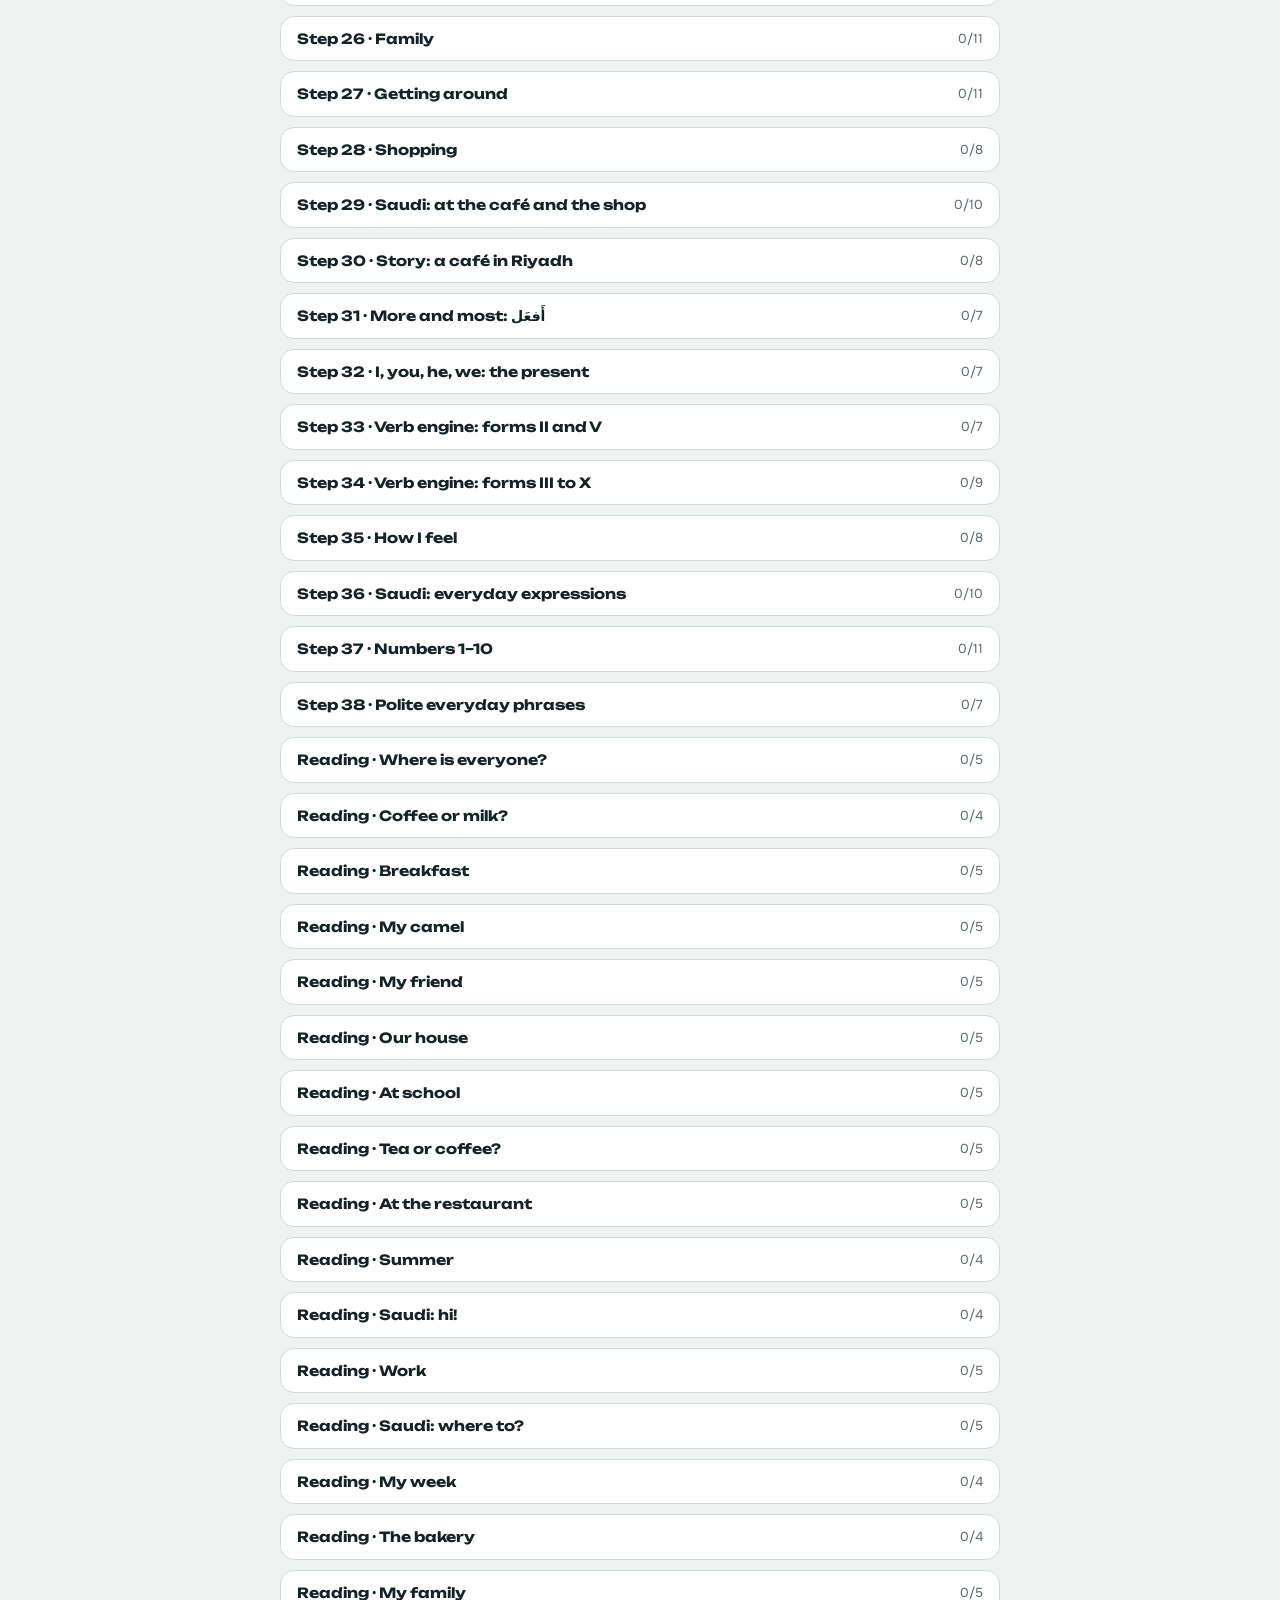
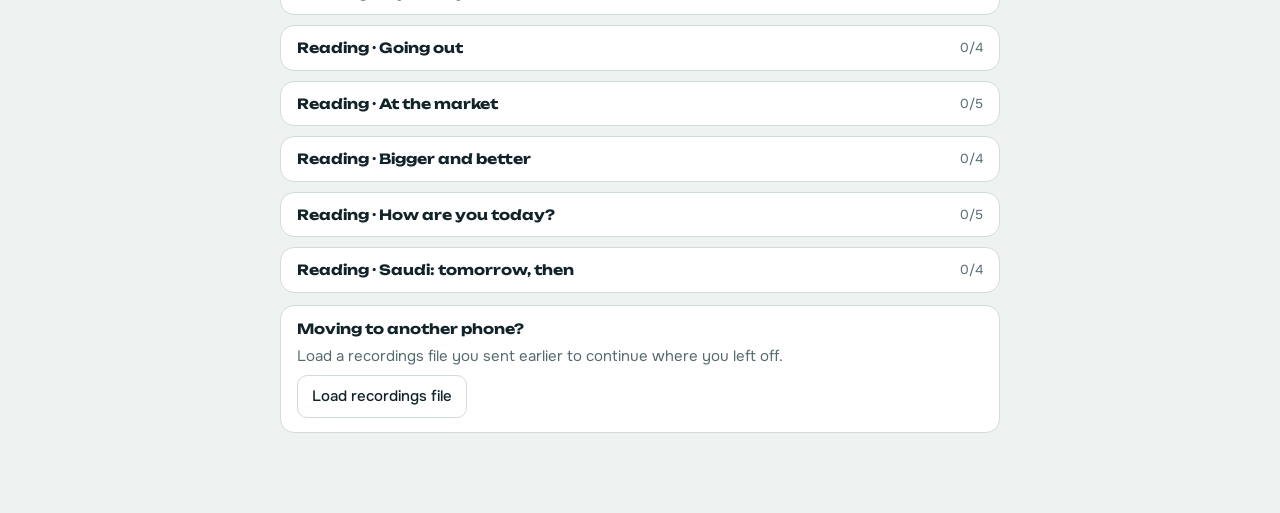
==== commit dd90de32: "Add files via upload" ====
--- a/record.html
+++ b/record.html
@@ -59,7 +59,7 @@
 <body>
 <div class="wrap">
 <header>
-  <h1>Jidr · recording studio</h1>
+  <h1>Jidr · recording studio<span id="sptag"></span></h1>
   <div class="bar"><i id="pbar" style="width:0"></i></div>
   <div class="row" style="justify-content:space-between"><small id="ptext"></small>
     <label class="row" style="font-size:14px"><input type="checkbox" id="hide"> Hide recorded</label></div>
@@ -73,6 +73,7 @@
     <li>Not happy? Just record again. Everything is saved on this phone as you go, so you can stop and come back later.</li>
     <li>When you're done (or done for today), tap <b>Send recordings</b> at the bottom and send the file to Natalia.</li>
   </ol>
+  <p class="muted" style="font-size:13px">Your recordings stay yours. Natalia uses them only inside her learning app. They are not covered by the app's open licenses, and she won't reuse them elsewhere without asking you.</p>
   <div id="msg"></div>
 </section>
 <div id="list"></div>
@@ -89,14 +90,18 @@
 "use strict";
 const C=window.COURSE,$=s=>document.querySelector(s);
 const esc=s=>String(s).replace(/[&<>"]/g,c=>({"&":"&amp;","<":"&lt;",">":"&gt;",'"':"&quot;"}[c]));
-const MAXS={L:4,W:6,P:12};
+const MAXS={L:4,W:6,P:12,T:12};
+/* speaker 2 (or 3) records into its own storage and file: record.html?speaker=2 */
+const SP=(()=>{const n=+new URLSearchParams(location.search).get("speaker");return [1,2,3].includes(n)?n:1})();
+const FILE=SP===1?"jidr-audio.json":`jidr-audio-${SP}.json`;
 /* ---- item list: letters first, then each step's words and phrases ---- */
 const SECTIONS=[{t:"Letter sounds",items:C.letters.map(l=>({key:"L:"+l[0],ar:l[0],say:l[8],tr:l[2],en:l[1]}))}];
 C.steps.forEach((s,i)=>{const items=(s.words||[]).map(w=>({key:"W:"+w[0],ar:w[0],tr:w[1],en:w[2]})).concat((s.phrases||[]).map(p=>({key:"P:"+p[0],ar:p[0],tr:p[1],en:p[2],ph:1})));
   if(items.length)SECTIONS.push({t:"Step "+(i+1)+" · "+s.t[0],items,rec:s.rec||""})});
+(C.texts||[]).forEach(t=>SECTIONS.push({t:"Reading · "+t.t[0],items:t.lines.map(l=>({key:"T:"+l[0],ar:l[0],tr:l[1],en:l[2],ph:1})),rec:(t.spoken?"Saudi dialect. ":"")+"A short text: read each line naturally, as if telling it to a friend."}));
 const ALL=SECTIONS.flatMap(s=>s.items);
 /* ---- storage (IndexedDB on this phone) ---- */
-function db(){return new Promise((res,rej)=>{const r=indexedDB.open("jidr-rec",1);r.onupgradeneeded=()=>r.result.createObjectStore("clips");r.onsuccess=()=>res(r.result);r.onerror=()=>rej(r.error)})}
+function db(){return new Promise((res,rej)=>{const r=indexedDB.open(SP===1?"jidr-rec":"jidr-rec-"+SP,1);r.onupgradeneeded=()=>r.result.createObjectStore("clips");r.onsuccess=()=>res(r.result);r.onerror=()=>rej(r.error)})}
 async function op(mode,fn){const d=await db();return new Promise((res,rej)=>{const t=d.transaction("clips",mode),r=fn(t.objectStore("clips"));t.oncomplete=()=>res(r&&r.result);t.onerror=()=>rej(t.error)})}
 const put=(k,v)=>op("readwrite",s=>s.put(v,k));
 const getAll=async()=>{const d=await db();return new Promise((res,rej)=>{const out={},t=d.transaction("clips"),c=t.objectStore("clips").openCursor();c.onsuccess=()=>{const cur=c.result;if(cur){out[cur.key]=cur.value;cur.continue()}else res(out)};c.onerror=()=>rej(c.error)})};
@@ -115,7 +120,7 @@
   return `<div class="it${it.ph?" ph":""}${CLIPS[it.key]?" done":""}" data-key="${esc(it.key)}">
    <div class="ar" lang="ar">${esc(it.ar)}</div>
    <div class="ctrls"><span class="timer"></span><button type="button" class="play" data-play aria-label="Play" ${CLIPS[it.key]?"":"disabled"}>▶</button><button type="button" class="rec" data-rec aria-label="Record"><i></i></button></div>
-   <div class="meta">${kind==="L"?`<b>Say: ${esc(it.say)}</b>`:`<span>${esc(it.tr)}</span><span>· ${esc(it.en)}</span>`}</div></div>`;
+   <div class="meta">${kind==="L"?`<b>Say: ${esc(it.say)}</b>`:`${it.tr?`<span>${esc(it.tr)}</span><span>·</span>`:""}<span>${esc(it.en)}</span>`}</div></div>`;
 }
 function renderList(){
   const firstOpen=SECTIONS.findIndex(s=>s.items.some(i=>!CLIPS[i.key]));
@@ -176,17 +181,17 @@
 function bundle(){
   const clips={};ALL.forEach(i=>{if(CLIPS[i.key])clips[i.key]=CLIPS[i.key]});
   Object.keys(CLIPS).forEach(k=>{if(!clips[k])clips[k]=CLIPS[k]});
-  return JSON.stringify({app:"jidr-audio",v:1,made:new Date().toISOString(),clips});
+  return JSON.stringify({app:"jidr-audio",v:1,speaker:SP,made:new Date().toISOString(),clips});
 }
 async function send(){
   const n=Object.keys(CLIPS).length;if(!n){msg("bad","Record something first.");return}
-  const text=bundle(),file=new File([text],"jidr-audio.json",{type:"application/json"});
+  const text=bundle(),file=new File([text],FILE,{type:"application/json"});
   if(navigator.canShare&&navigator.canShare({files:[file]})){
     try{await navigator.share({files:[file],title:"Jidr recordings"});msg("ok","Sent. Thank you!");return}catch(e){if(e&&e.name==="AbortError")return}
   }
-  const a=document.createElement("a");a.href=URL.createObjectURL(file);a.download="jidr-audio.json";document.body.appendChild(a);a.click();
+  const a=document.createElement("a");a.href=URL.createObjectURL(file);a.download=FILE;document.body.appendChild(a);a.click();
   setTimeout(()=>{URL.revokeObjectURL(a.href);a.remove()},1500);
-  msg("ok","Saved as jidr-audio.json in your Downloads. Send that file to Natalia.");
+  msg("ok","Saved as "+FILE+" in your Downloads. Send that file to Natalia.");
 }
 async function load(file){
   let o;try{o=JSON.parse(await file.text())}catch(e){return msg("bad","That is not a recordings file.")}
@@ -205,6 +210,7 @@
 $("#hide").addEventListener("change",e=>$("#list").classList.toggle("hidedone",e.target.checked));
 $("#load").addEventListener("change",e=>{const f=e.target.files&&e.target.files[0];e.target.value="";if(f)load(f)});
 document.addEventListener("visibilitychange",()=>{if(document.hidden){stopRec();if(stream){stream.getTracks().forEach(t=>t.stop());stream=null}}});
+if(SP>1)document.getElementById("sptag").textContent=" · speaker "+SP;
 (async()=>{try{CLIPS=await getAll()}catch(e){msg("bad","This browser cannot save recordings (private mode?). Please use a normal window.")}renderList()})();
 </script>
 </body>
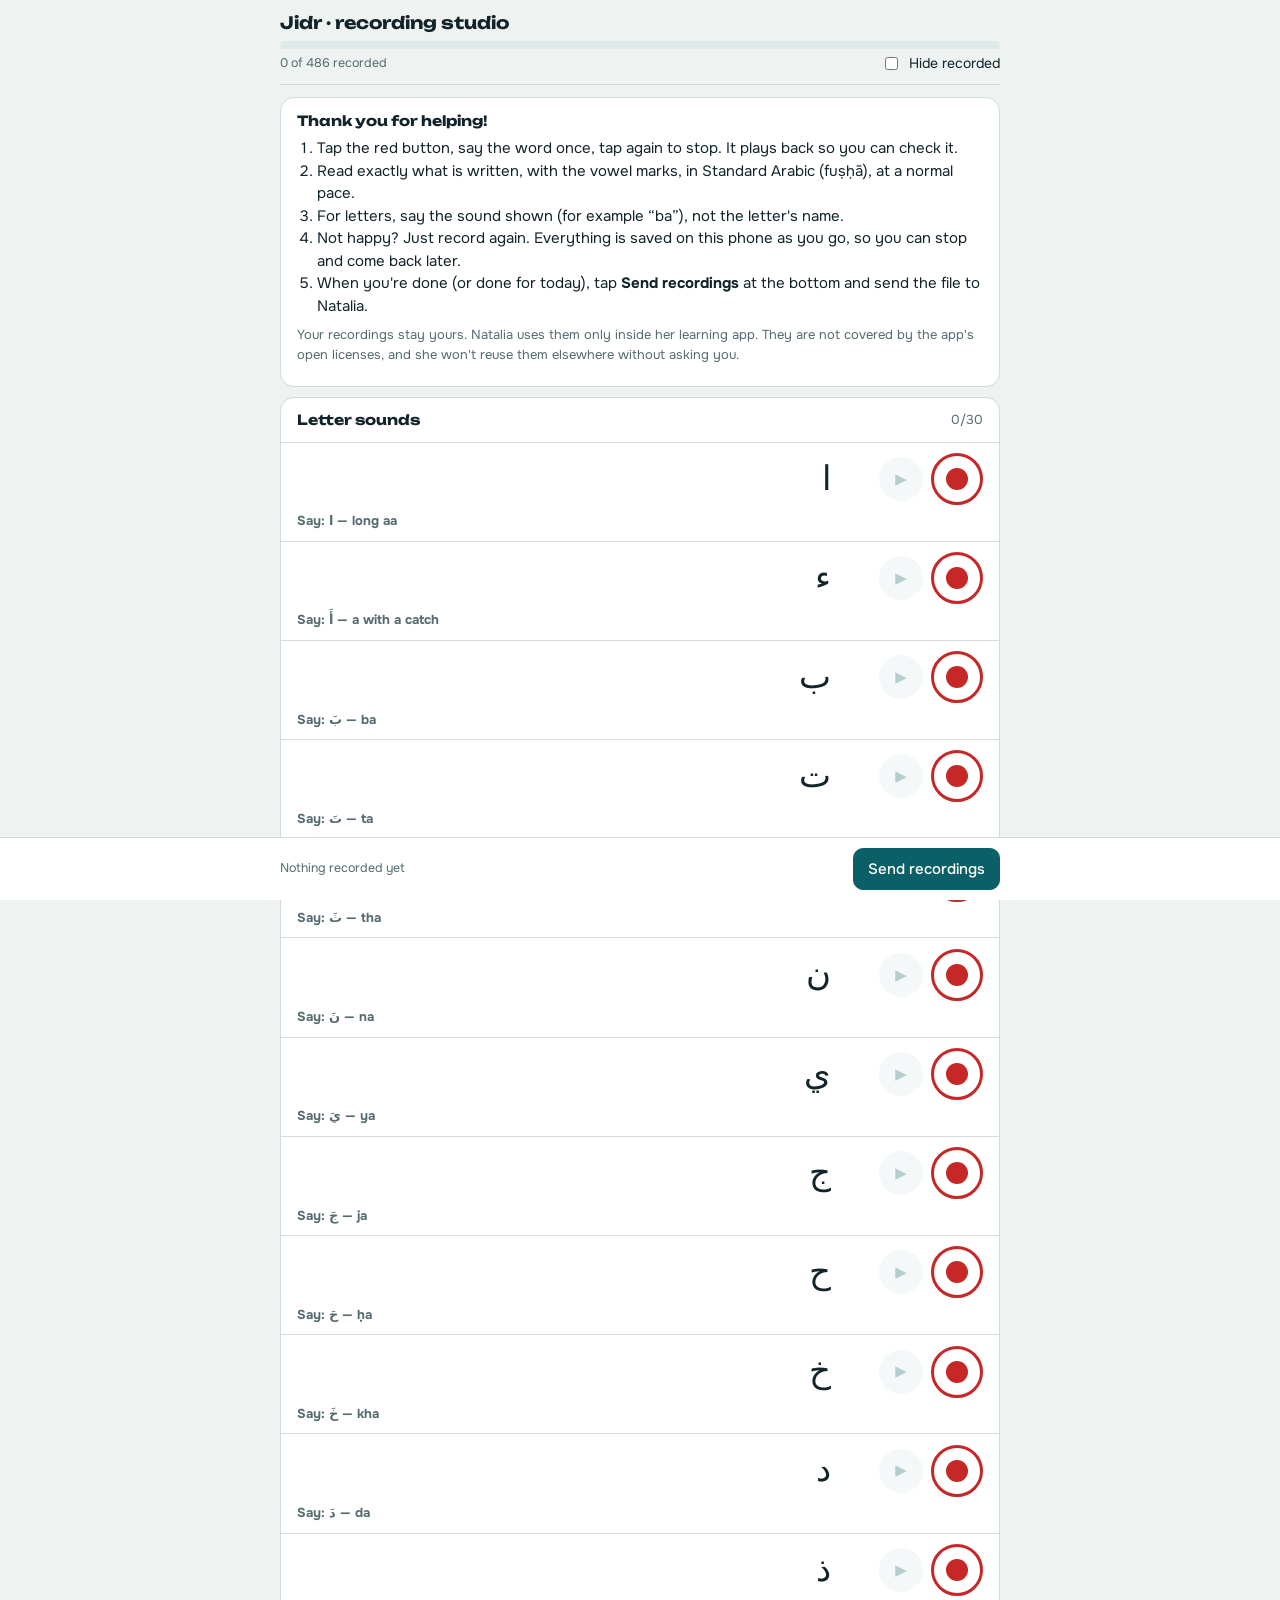
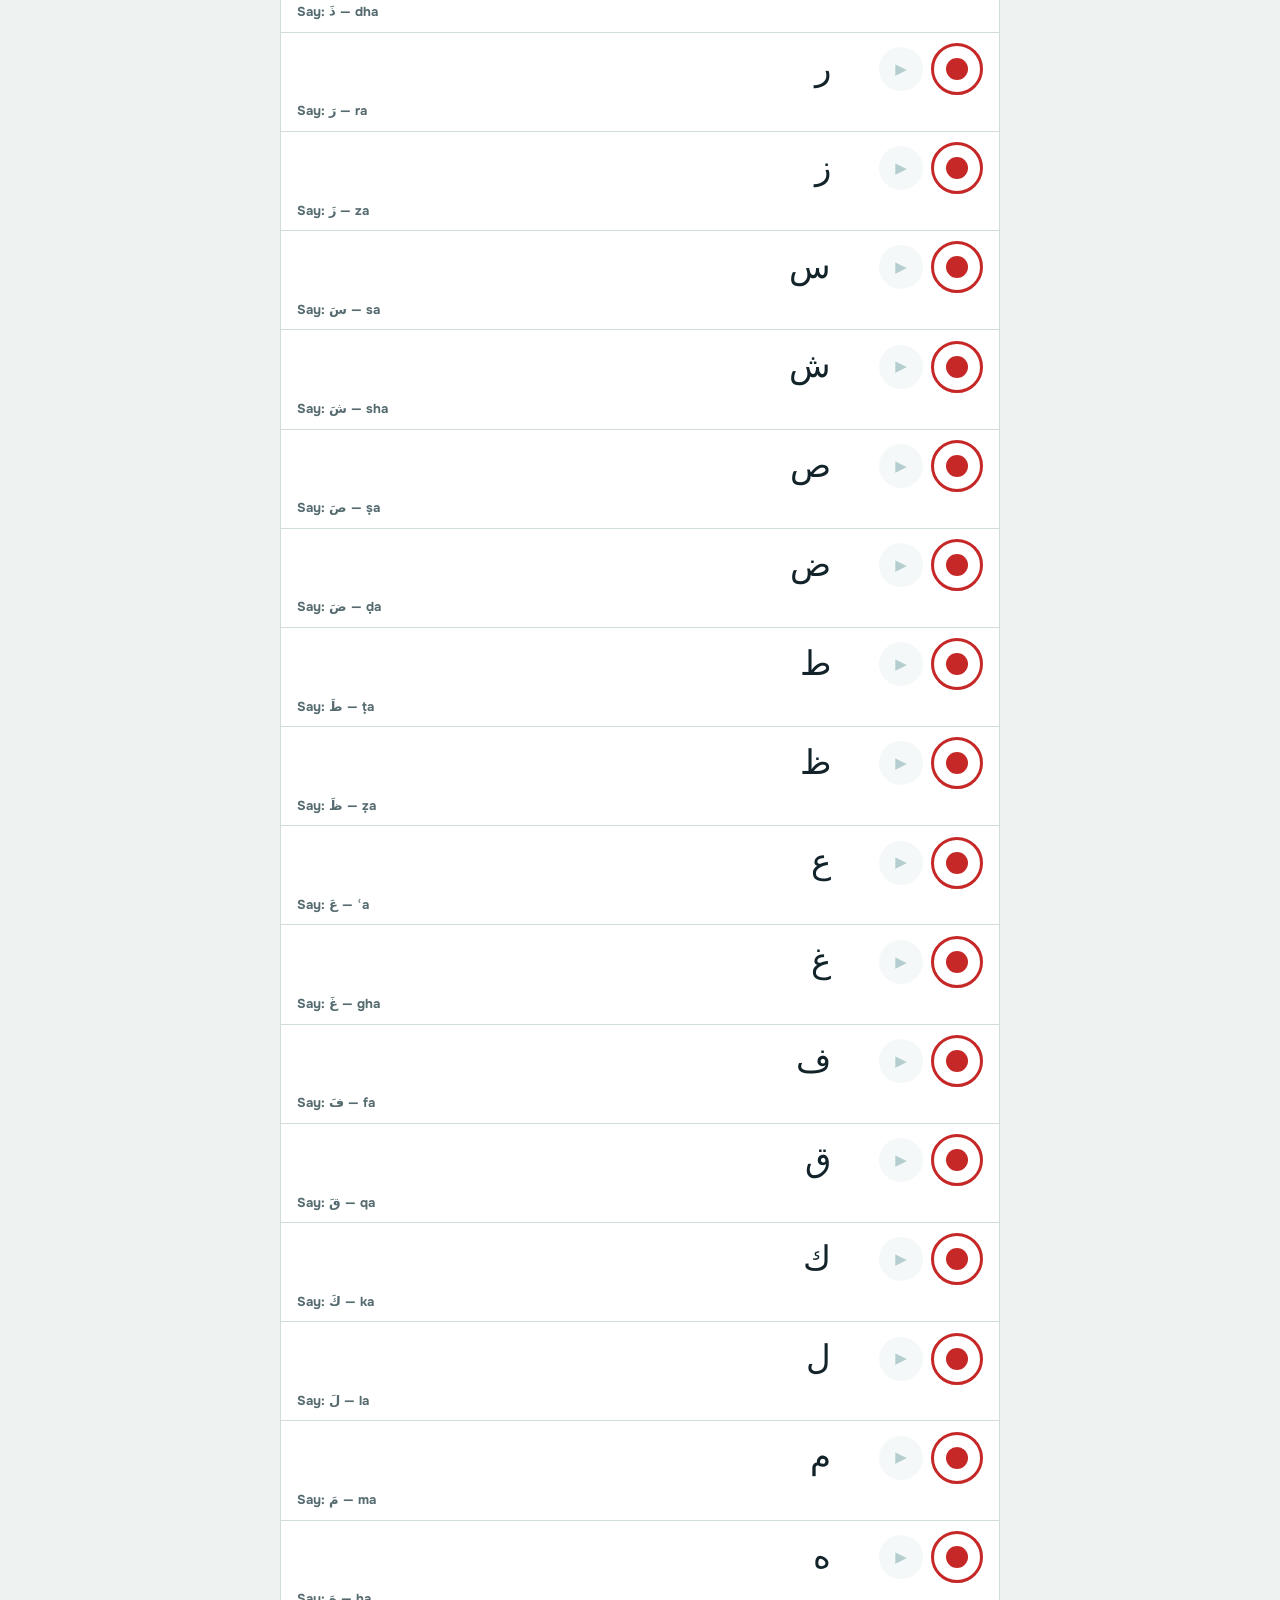
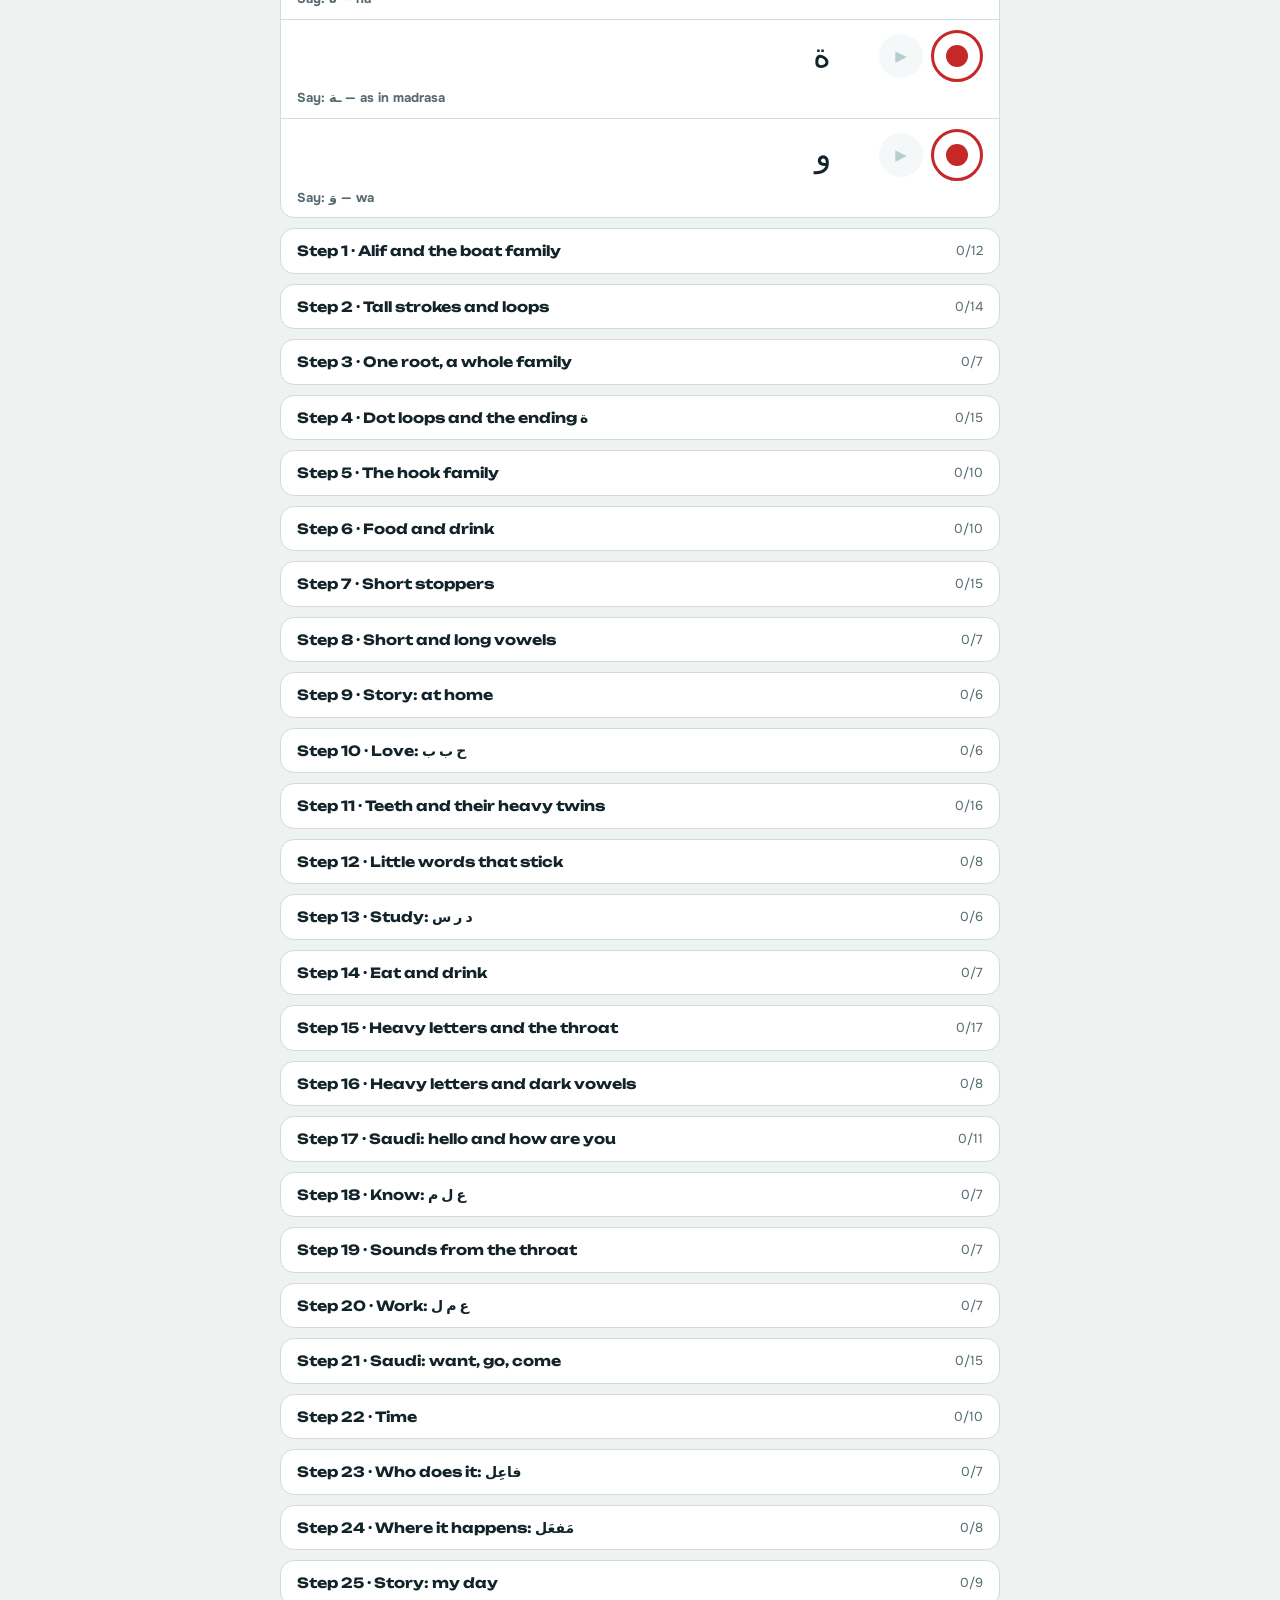
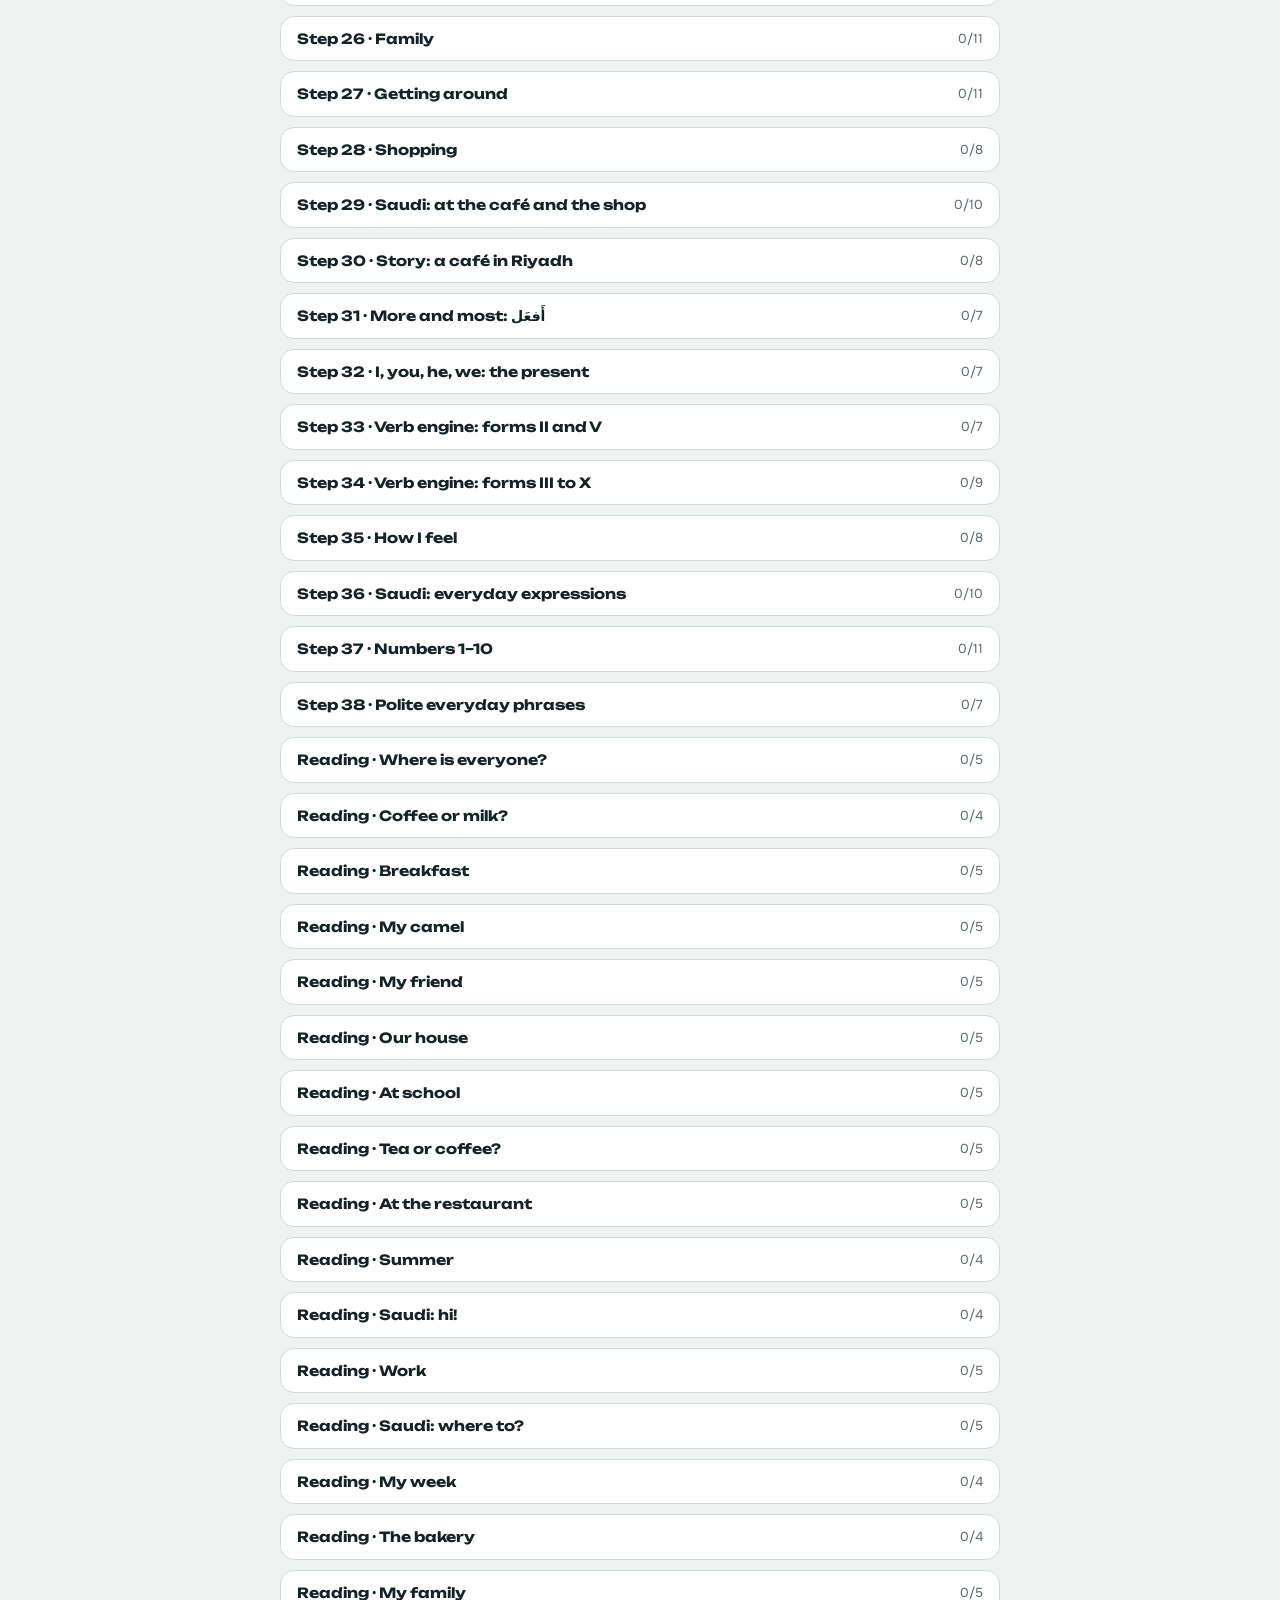
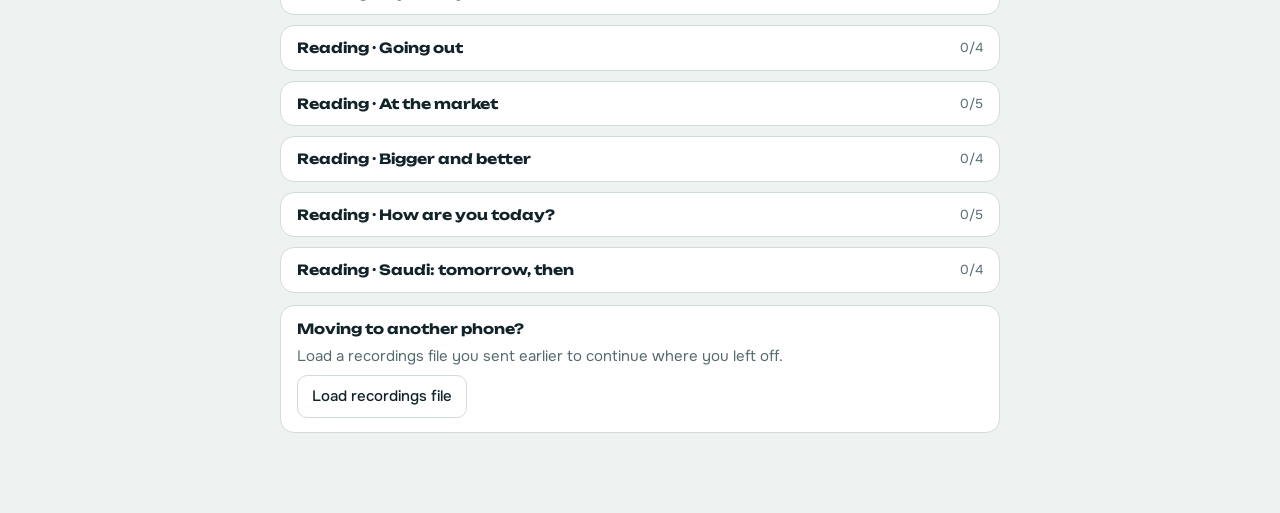
==== commit 91372de8: "Add files via upload" ====
--- a/record.html
+++ b/record.html
@@ -1,5 +1,5 @@
 <!doctype html>
-<!-- Jidr · Copyright © 2026 Natalia · SPDX-License-Identifier: AGPL-3.0-or-later · see LICENSE and README.md -->
+<!-- Jidr · Copyright © 2026 natmartem · SPDX-License-Identifier: AGPL-3.0-or-later · see LICENSE and README.md -->
 <html lang="en">
 <head>
 <meta charset="utf-8">
@@ -11,7 +11,7 @@
 <link rel="stylesheet" href="fonts/fonts.css">
 <style>
 :root{--bg:#EEF2F1;--surface:#FFF;--ink:#12232A;--mute:#566B70;--line:#D2DCDA;--accent:#0B5F66;--accent-ink:#FFF;--tint:#DCEBEA;--rec:#C62828;--good:#1F7A3F;--good-tint:#DDF0E3;--bad-tint:#F8DEDB;
-  --f-body:'Onest',system-ui,sans-serif;--f-ar:'Amiri','Noto Naskh Arabic',serif;--f-display:'Unbounded','Onest',system-ui,sans-serif;color-scheme:light}
+  --f-body:'Onest',system-ui,sans-serif;--f-ar:'Noto Naskh Arabic',serif;--f-display:'Unbounded','Onest',system-ui,sans-serif;color-scheme:light}
 @media (prefers-color-scheme:dark){:root{--bg:#0D1A1E;--surface:#14262B;--ink:#E6F0EE;--mute:#93AAAE;--line:#263C42;--accent:#5CC4C9;--accent-ink:#06282B;--tint:#1B3A3F;--rec:#FF6B6B;--good:#5BC47E;--good-tint:#16301F;--bad-tint:#3A1B19;color-scheme:dark}}
 *{box-sizing:border-box}
 body{margin:0;background:var(--bg);color:var(--ink);font:15px/1.5 var(--f-body);padding:0 max(16px,env(safe-area-inset-left,0px)) 80px}
@@ -44,6 +44,8 @@
 .rec i{width:22px;height:22px;border-radius:50%;background:var(--rec);transition:all .15s}
 .rec.on{background:var(--rec)}
 .rec.on i{border-radius:4px;width:18px;height:18px;background:var(--surface)}
+.rec.wait{animation:recwait .8s ease-in-out infinite}
+@keyframes recwait{50%{opacity:.4}}
 .play{width:44px;height:44px;border-radius:50%;border:0;background:var(--tint);color:var(--accent);display:grid;place-items:center}
 .play:disabled{opacity:.3}
 .timer{font:600 13px var(--f-display);color:var(--rec);min-width:28px}
@@ -127,47 +129,67 @@
   $("#list").innerHTML=SECTIONS.map((s,i)=>`<details class="sec"${i===firstOpen?" open":""}><summary><h2>${esc(s.t)}</h2><span class="cnt"></span></summary>${s.rec?`<p class="recnote">${esc(s.rec)}</p>`:""}${s.items.map(rowHtml).join("")}</details>`).join("");
   progress();
 }
-/* ---- recording ---- */
-let stream=null,rec=null,recKey=null,chunks=[],tick=null,stopTimer=null;
+/* ---- recording ----
+   Every take gets its own recorder, microphone stream and chunks, so a slow save of one take can never
+   disturb the next one. The microphone is released after each take: phones handle that far better than
+   keeping it open while playing the take back. */
+let active=null,starting=false;
 const MIME=["audio/webm;codecs=opus","audio/mp4","audio/ogg;codecs=opus","audio/webm"].find(m=>window.MediaRecorder&&MediaRecorder.isTypeSupported&&MediaRecorder.isTypeSupported(m))||"";
-async function getStream(){
-  if(stream&&stream.active)return stream;
-  stream=await navigator.mediaDevices.getUserMedia({audio:{echoCancellation:true,noiseSuppression:true,autoGainControl:true}});
-  return stream;
+function recUI(row,state){
+  const b=row.querySelector("[data-rec]");b.classList.toggle("on",state==="on");b.classList.toggle("wait",state==="wait");
+  if(state!=="on")row.querySelector(".timer").textContent="";
 }
 async function startRec(row){
-  if(rec)stopRec();
+  if(starting)return;
+  if(active)stopRec();
   if(!window.MediaRecorder||!navigator.mediaDevices){msg("bad","This browser cannot record audio. Please open the link in Chrome or Safari.");return}
-  let s;try{s=await getStream()}catch(e){msg("bad","Microphone access was blocked. Allow the microphone for this site in the browser settings, then reload the page.");return}
-  msg();
-  const key=row.dataset.key;recKey=key;chunks=[];
-  rec=new MediaRecorder(s,Object.assign(MIME?{mimeType:MIME}:{},{audioBitsPerSecond:32000}));
-  rec.ondataavailable=e=>{if(e.data&&e.data.size)chunks.push(e.data)};
-  rec.onstop=()=>saveClip(key,new Blob(chunks,{type:(rec&&rec.mimeType)||MIME||"audio/webm"}),row);
-  rec.start();
-  row.querySelector("[data-rec]").classList.add("on");
-  const t0=Date.now(),tm=row.querySelector(".timer");
-  tick=setInterval(()=>{tm.textContent=((Date.now()-t0)/1000).toFixed(0)+"s"},250);
-  stopTimer=setTimeout(stopRec,MAXS[key[0]]*1000);
+  starting=true;recUI(row,"wait");
+  let s;
+  try{s=await navigator.mediaDevices.getUserMedia({audio:{echoCancellation:true,noiseSuppression:true,autoGainControl:true}})}
+  catch(e){starting=false;recUI(row,"");msg("bad","Microphone access was blocked. Allow the microphone for this site in the browser settings, then try again.");return}
+  let r;
+  try{r=new MediaRecorder(s,Object.assign(MIME?{mimeType:MIME}:{},{audioBitsPerSecond:32000}))}
+  catch(e){try{r=new MediaRecorder(s)}catch(e2){starting=false;s.getTracks().forEach(t=>t.stop());recUI(row,"");msg("bad","This browser cannot record audio here.");return}}
+  const take={key:row.dataset.key,row,stream:s,rec:r,chunks:[],tick:null,timer:null,ended:false};
+  r.ondataavailable=e=>{if(e.data&&e.data.size)take.chunks.push(e.data)};
+  r.onerror=()=>{msg("bad","Recording failed. Please try that one again.");endTake(take,false)};
+  r.onstop=()=>endTake(take,true);
+  r.onstart=()=>{
+    starting=false;if(active!==take)return;recUI(row,"on");
+    const t0=Date.now(),tm=row.querySelector(".timer");
+    take.tick=setInterval(()=>{tm.textContent=((Date.now()-t0)/1000).toFixed(0)+"s"},250);
+  };
+  active=take;msg();
+  try{r.start(250)}catch(e){starting=false;active=null;endTake(take,false);msg("bad","Recording failed. Please try that one again.");return}
+  take.timer=setTimeout(()=>{if(active===take)stopRec()},MAXS[take.key[0]]*1000);
+  setTimeout(()=>{if(starting&&active===take){starting=false;recUI(row,"on")}},2500);
 }
 function stopRec(){
-  clearInterval(tick);clearTimeout(stopTimer);
-  if(rec&&rec.state!=="inactive")rec.stop();
-  document.querySelectorAll(".rec.on").forEach(b=>b.classList.remove("on"));
-  document.querySelectorAll(".timer").forEach(t=>t.textContent="");
+  const t=active;if(!t)return;
+  active=null;starting=false;clearTimeout(t.timer);clearInterval(t.tick);recUI(t.row,"");
+  try{if(t.rec.state!=="inactive")t.rec.stop();else endTake(t,true)}catch(e){endTake(t,false)}
+}
+function endTake(take,save){
+  if(take.ended)return;take.ended=true;
+  clearInterval(take.tick);clearTimeout(take.timer);
+  if(active===take)active=null;
+  take.stream.getTracks().forEach(t=>t.stop());
+  if(!active||active.row!==take.row)recUI(take.row,"");
+  if(save)saveClip(take.key,new Blob(take.chunks,{type:take.rec.mimeType||MIME||"audio/webm"}),take.row);
 }
 async function saveClip(key,blob,row){
-  rec=null;recKey=null;
-  if(blob.size<500){msg("bad","That recording was empty. Try again and speak after the button turns red.");return}
+  if(blob.size<500){msg("bad","That recording was empty. Try again and start speaking once the button turns red.");return}
   const d=await new Promise(res=>{const fr=new FileReader();fr.onload=()=>res(String(fr.result).split(",")[1]);fr.readAsDataURL(blob)});
   const clip={m:(blob.type||"audio/webm").split(";")[0],d};
   try{await put(key,clip)}catch(e){msg("bad","Could not save on this phone (storage full or private mode).");return}
   CLIPS[key]=clip;row.classList.add("done");row.querySelector("[data-play]").disabled=false;
-  playKey(key);progress();
-  /* move on to the next item that still needs a recording */
+  progress();
+  /* if they have already started the next take, stay out of the way: no playback, no scrolling */
+  if(active)return;
+  playKey(key);
   const rows=[...document.querySelectorAll(".it")],i=rows.indexOf(row);
   const nx=rows.slice(i+1).find(r=>!CLIPS[r.dataset.key]);
-  if(nx){const sec=nx.closest("details");if(sec&&!sec.open)sec.open=true;setTimeout(()=>nx.scrollIntoView({behavior:"smooth",block:"center"}),900)}
+  if(nx){const sec=nx.closest("details");if(sec&&!sec.open)sec.open=true;setTimeout(()=>{if(!active)nx.scrollIntoView({behavior:"smooth",block:"center"})},900)}
 }
 const urls={};
 function playKey(key){
@@ -203,13 +225,13 @@
 document.addEventListener("click",e=>{
   const b=e.target.closest("button");if(!b)return;
   const row=b.closest(".it");
-  if(b.dataset.rec!==undefined){if(recKey&&recKey===row.dataset.key)return stopRec();return startRec(row)}
-  if(b.dataset.play!==undefined)return playKey(row.dataset.key);
+  if(b.dataset.rec!==undefined){if(active&&active.row===row)return stopRec();return startRec(row)}
+  if(b.dataset.play!==undefined){if(active)stopRec();return playKey(row.dataset.key)}
   if(b.id==="send")return send();
 });
 $("#hide").addEventListener("change",e=>$("#list").classList.toggle("hidedone",e.target.checked));
 $("#load").addEventListener("change",e=>{const f=e.target.files&&e.target.files[0];e.target.value="";if(f)load(f)});
-document.addEventListener("visibilitychange",()=>{if(document.hidden){stopRec();if(stream){stream.getTracks().forEach(t=>t.stop());stream=null}}});
+document.addEventListener("visibilitychange",()=>{if(document.hidden)stopRec()});
 if(SP>1)document.getElementById("sptag").textContent=" · speaker "+SP;
 (async()=>{try{CLIPS=await getAll()}catch(e){msg("bad","This browser cannot save recordings (private mode?). Please use a normal window.")}renderList()})();
 </script>
